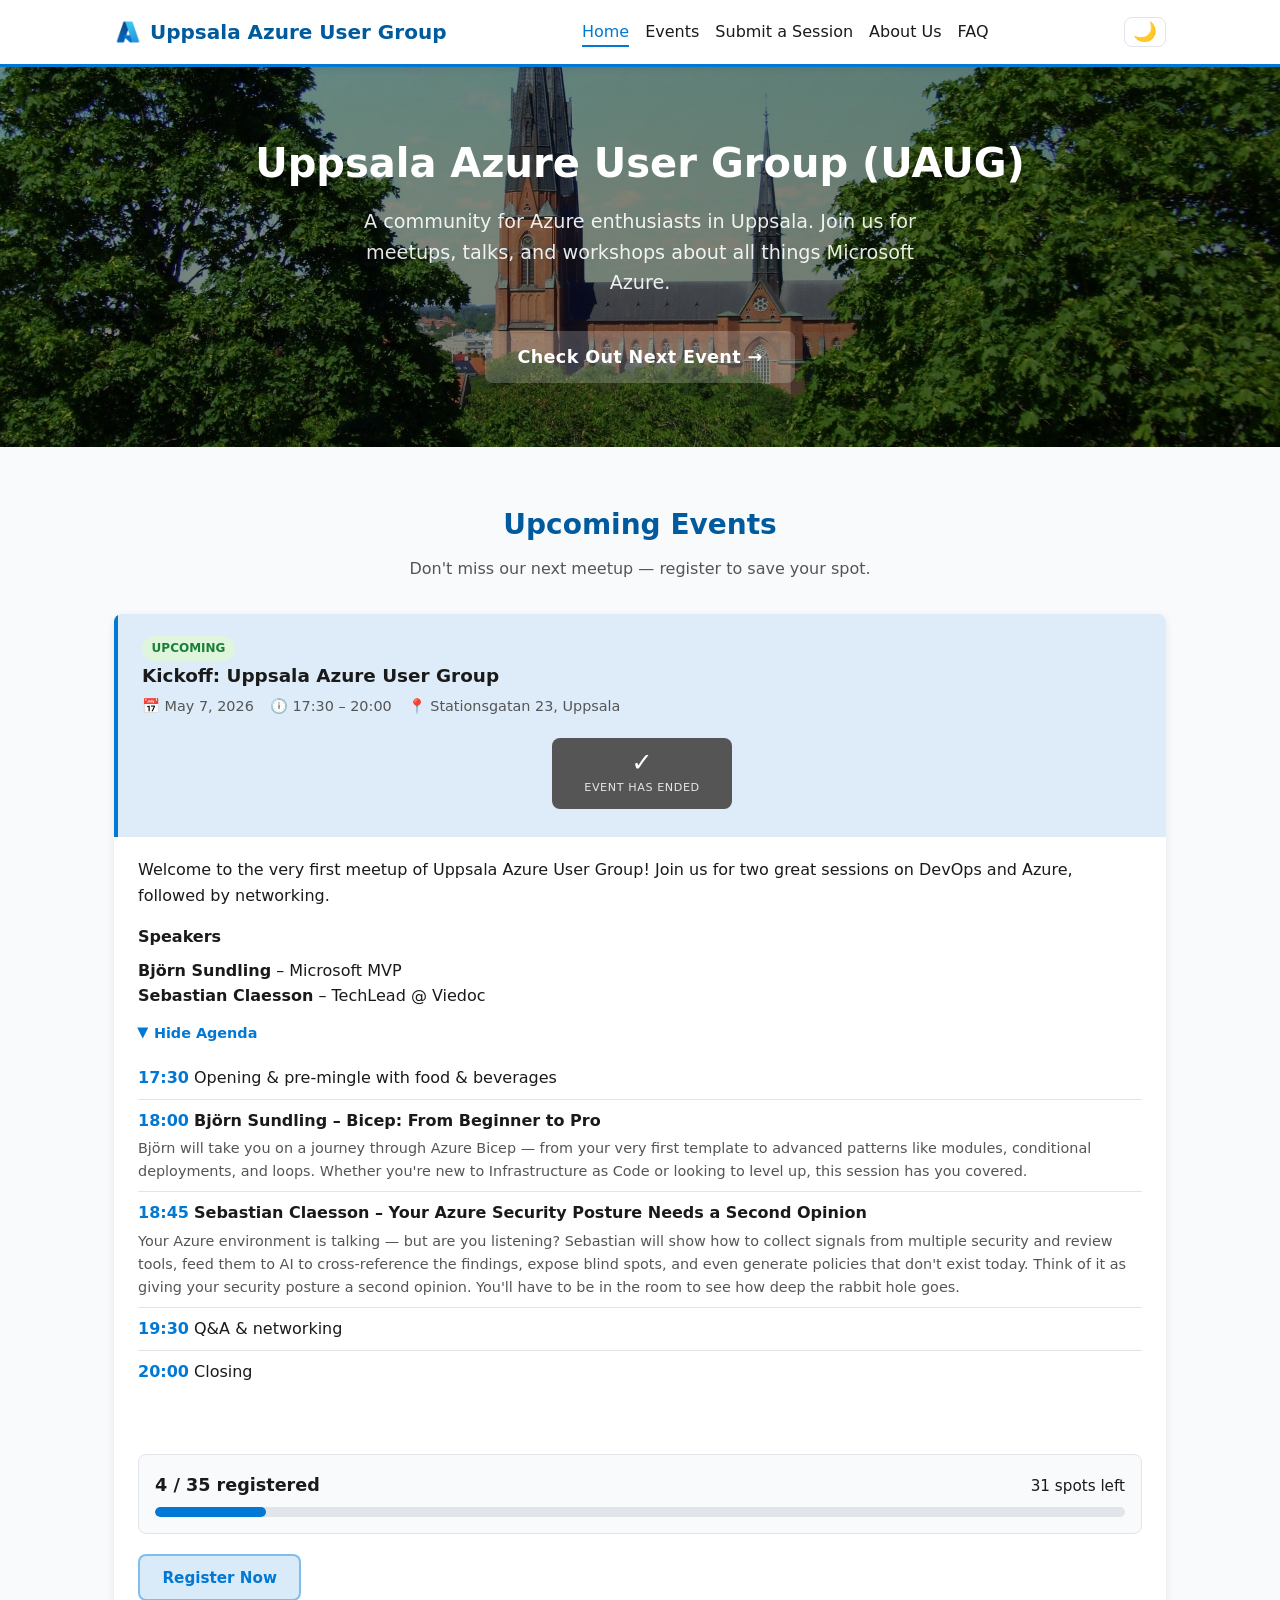
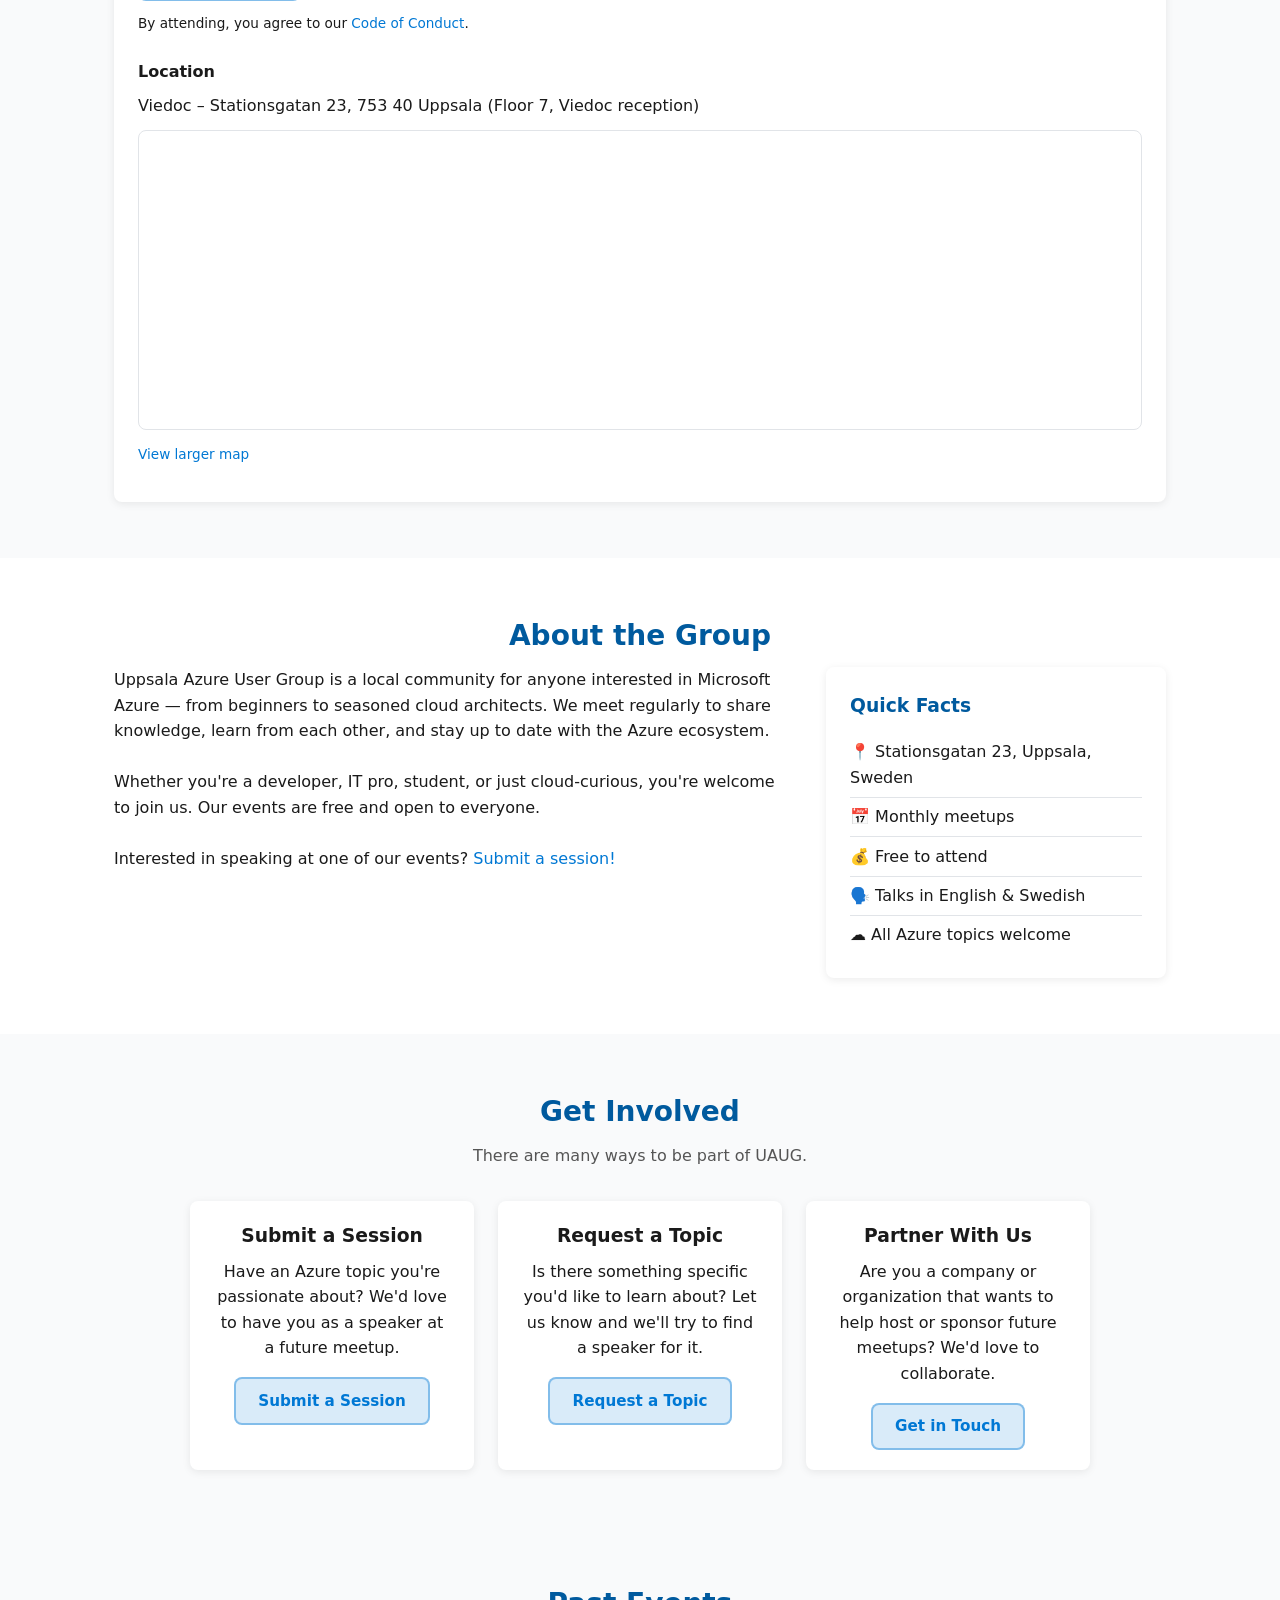
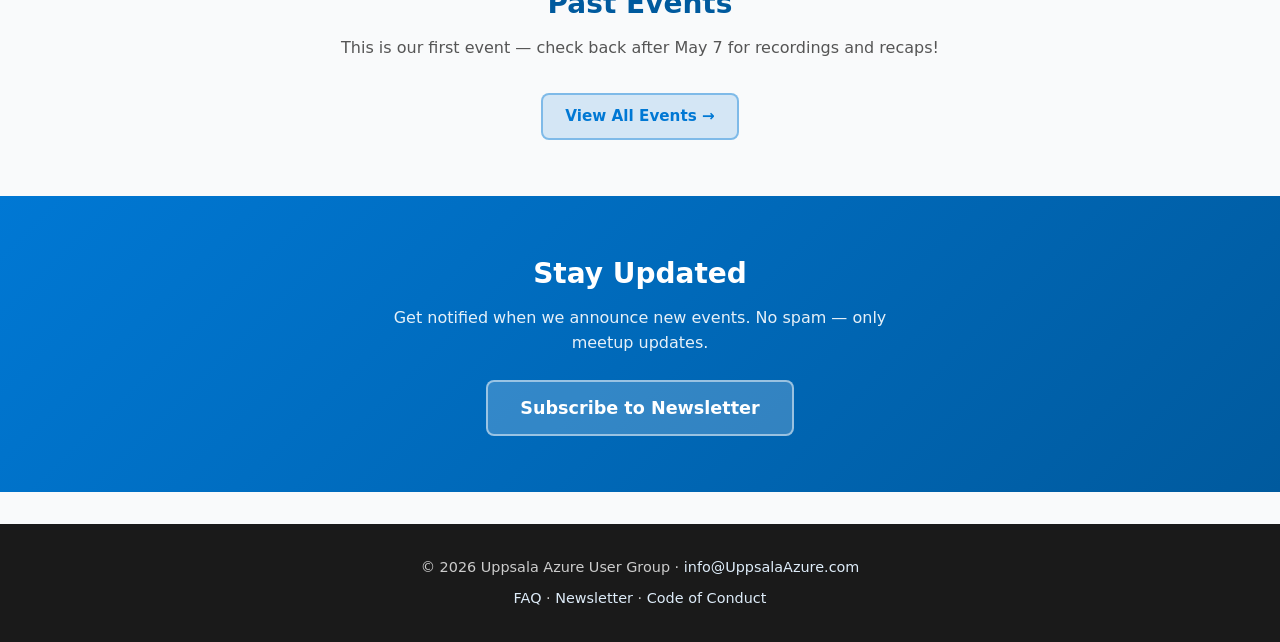
==== index.html @ 1d283268 "Update session description and add presentation material Make Sebastian's session description vaguer" ====
<!DOCTYPE html>
<html lang="en">
<head>
  <!-- Google tag (gtag.js) -->
  <script async src="https://www.googletagmanager.com/gtag/js?id=G-G1XQ7GH321"></script>
  <script>
    window.dataLayer = window.dataLayer || [];
    function gtag(){dataLayer.push(arguments);}
    gtag('js', new Date());
    gtag('config', 'G-G1XQ7GH321');
  </script>
  <meta charset="UTF-8" />
  <meta name="viewport" content="width=device-width, initial-scale=1.0" />
  <title>Uppsala Azure User Group</title>
  <meta name="description" content="Uppsala Azure User Group – community meetups, talks, and workshops about Microsoft Azure in Uppsala, Sweden." />
  <meta name="keywords" content="Uppsala Azure User Group, UAUG, Microsoft Azure, cloud computing, meetups, Uppsala, Sweden, Azure community, workshops, tech events" />
  <link rel="canonical" href="https://uppsalaazure.com/index.html" />

  <!-- Open Graph -->
  <meta property="og:title" content="Uppsala Azure User Group" />
  <meta property="og:description" content="A community for Azure enthusiasts in Uppsala, Sweden. Join us for meetups, talks, and workshops about Microsoft Azure and cloud technologies." />
  <meta property="og:type" content="website" />
  <meta property="og:url" content="https://uppsalaazure.com/index.html" />
  <meta property="og:image" content="https://uppsalaazure.com/images/luboshouska-uppsala-434006_1920.jpg" />
  <meta property="og:site_name" content="Uppsala Azure User Group" />
  <meta property="og:locale" content="en_US" />

  <!-- Twitter Card -->
  <meta name="twitter:card" content="summary_large_image" />
  <meta name="twitter:title" content="Uppsala Azure User Group" />
  <meta name="twitter:description" content="A community for Azure enthusiasts in Uppsala, Sweden. Join us for meetups, talks, and workshops about Microsoft Azure and cloud technologies." />
  <meta name="twitter:image" content="https://uppsalaazure.com/images/luboshouska-uppsala-434006_1920.jpg" />

  <!-- Structured Data -->
  <script type="application/ld+json">
  {
    "@context": "https://schema.org",
    "@type": "Organization",
    "name": "Uppsala Azure User Group",
    "alternateName": "UAUG",
    "url": "https://uppsalaazure.com/",
    "logo": "https://uppsalaazure.com/images/Azure.png",
    "description": "A community for Azure enthusiasts in Uppsala, Sweden. Meetups, talks, and workshops about Microsoft Azure and cloud technologies.",
    "address": {
      "@type": "PostalAddress",
      "addressLocality": "Uppsala",
      "addressCountry": "SE"
    },
    "sameAs": []
  }
  </script>

  <link rel="icon" type="image/png" href="images/Azure.png" />
  <link rel="stylesheet" href="css/style.css?v=2" />
</head>
<body>

  <!-- Header -->
  <header class="site-header">
    <div class="container">
      <a href="index.html" class="logo">
        <img src="images/Azure.png" alt="Azure logo" />
        Uppsala Azure User Group
      </a>
      <button class="nav-toggle" aria-label="Toggle navigation">
        <span></span><span></span><span></span>
      </button>
      <ul class="nav-links">
        <li><a href="index.html">Home</a></li>
        <li><a href="events.html">Events</a></li>
        <li><a href="submit-session.html">Submit a Session</a></li>
        <li><a href="about.html">About Us</a></li>
        <li><a href="faq.html">FAQ</a></li>
      </ul>
      <button class="theme-toggle" aria-label="Toggle dark mode"></button>
    </div>
  </header>

  <!-- Hero -->
  <section class="hero">
    <div class="container">
      <h1>Uppsala Azure User Group (UAUG)</h1>
      <p>A community for Azure enthusiasts in Uppsala. Join us for meetups, talks, and workshops about all things Microsoft Azure.</p>
      <a href="events.html#upcoming" class="btn btn-hero">Check Out Next Event →</a>
    </div>
  </section>

  <!-- Upcoming Events -->
  <section class="section">
    <div class="container">
      <h2 class="section-title">Upcoming Events</h2>
      <p class="section-subtitle">Don't miss our next meetup — register to save your spot.</p>

      <div class="event-grid">

        <div class="event-card" data-status="upcoming">
          <div class="event-card-header">
            <span class="badge badge-upcoming">Upcoming</span>
            <h3>Kickoff: Uppsala Azure User Group</h3>
            <div class="event-meta">
              <span>📅 May 7, 2026</span>
              <span>🕕 17:30 – 20:00</span>
              <span>📍 Stationsgatan 23, Uppsala</span>
            </div>
            <div class="countdown" data-event-date="2026-05-07T15:30:00Z">
              <div class="countdown-item"><span class="countdown-number" id="cd-days">--</span><span class="countdown-label">Days</span></div>
              <div class="countdown-item"><span class="countdown-number" id="cd-hours">--</span><span class="countdown-label">Hours</span></div>
              <div class="countdown-item"><span class="countdown-number" id="cd-mins">--</span><span class="countdown-label">Minutes</span></div>
              <div class="countdown-item"><span class="countdown-number" id="cd-secs">--</span><span class="countdown-label">Seconds</span></div>
            </div>
          </div>
          <div class="event-card-body">
            <p>Welcome to the very first meetup of Uppsala Azure User Group! Join us for two great sessions on DevOps and Azure, followed by networking.</p>

            <h4 style="margin: 1rem 0 0.5rem;">Speakers</h4>
            <ul style="list-style: none; margin-bottom: 1rem;">
              <li><strong>Björn Sundling</strong> – Microsoft MVP</li>
              <li><strong>Sebastian Claesson</strong> – TechLead @ Viedoc</li>
            </ul>

            <button class="agenda-toggle open"><span class="arrow">▶</span> Hide Agenda</button>
            <div class="agenda-content open">
              <ul class="agenda">
                <li><span class="agenda-time">17:30</span> Opening &amp; pre-mingle with food &amp; beverages</li>
                <li>
                  <div><span class="agenda-time">18:00</span> <strong>Björn Sundling – Bicep: From Beginner to Pro</strong></div>
                  <p style="color: var(--text-light); margin: 0.25rem 0 0 0; font-size: 0.9rem;">Björn will take you on a journey through Azure Bicep — from your very first template to advanced patterns like modules, conditional deployments, and loops. Whether you're new to Infrastructure as Code or looking to level up, this session has you covered.</p>
                </li>
                <li>
                  <div><span class="agenda-time">18:45</span> <strong>Sebastian Claesson – Your Azure Security Posture Needs a Second Opinion</strong></div>
                  <p style="color: var(--text-light); margin: 0.25rem 0 0 0; font-size: 0.9rem;">Your Azure environment is talking — but are you listening? Sebastian will show how to collect signals from multiple security and review tools, feed them to AI to cross-reference the findings, expose blind spots, and even generate policies that don't exist today. Think of it as giving your security posture a second opinion. You'll have to be in the room to see how deep the rabbit hole goes.</p>
                </li>
                <li><span class="agenda-time">19:30</span> Q&amp;A &amp; networking</li>
                <li><span class="agenda-time">20:00</span> Closing</li>
              </ul>
            </div>
            <br />
            <!-- Registration counter: update data-registered when checking Tally -->
            <div class="reg-counter" data-registered="4" data-capacity="35">
              <div class="reg-counter-label">
                <strong><span class="reg-count">0</span> / 35 registered</strong>
                <span class="reg-spots">35 spots left</span>
              </div>
              <div class="reg-counter-bar">
                <div class="reg-counter-fill" style="width: 0%;"></div>
              </div>
            </div>

            <a href="events.html#register" class="btn btn-primary">Register Now</a>
            <p style="font-size: 0.85rem; margin-top: 0.75rem;">By attending, you agree to our <a href="about.html#code-of-conduct">Code of Conduct</a>.</p>

            <h4 style="margin: 1.5rem 0 0.5rem;">Location</h4>
            <p style="margin-bottom: 0.75rem;">Viedoc – Stationsgatan 23, 753 40 Uppsala (Floor 7, Viedoc reception)</p>
            <iframe
              src="https://www.google.com/maps/embed?pb=!1m18!1m12!1m3!1d2001.5!2d17.6525!3d59.8562!2m3!1f0!2f0!3f0!3m2!1i1024!2i768!4f13.1!3m3!1m2!1s0x465fcbf0e8b6e3d3%3A0x0!2sStationsgatan%2023%2C%20753%2040%20Uppsala!5e0!3m2!1ssv!2sse!4v1"
              width="100%"
              height="300"
              allowfullscreen=""
              style="border: 1px solid var(--border); border-radius: var(--radius);"
              loading="lazy"
              referrerpolicy="no-referrer-when-downgrade"
              title="Event location – Stationsgatan 23, Uppsala"
            ></iframe>
            <p style="font-size: 0.85rem; margin-top: 0.4rem;"><a href="https://www.google.com/maps/search/Stationsgatan+23,+753+40+Uppsala" target="_blank" rel="noopener">View larger map</a></p>
          </div>
        </div>

      </div>
    </div>
  </section>

  <!-- About -->
  <section class="section" style="background: var(--white);">
    <div class="container">
      <h2 class="section-title">About the Group</h2>
      <div class="about-content">
        <div>
          <p>Uppsala Azure User Group is a local community for anyone interested in Microsoft Azure — from beginners to seasoned cloud architects. We meet regularly to share knowledge, learn from each other, and stay up to date with the Azure ecosystem.</p>
          <br />
          <p>Whether you're a developer, IT pro, student, or just cloud-curious, you're welcome to join us. Our events are free and open to everyone.</p>
          <br />
          <p>Interested in speaking at one of our events? <a href="submit-session.html">Submit a session!</a></p>
        </div>
        <div class="about-sidebar">
          <h3>Quick Facts</h3>
          <ul>
            <li>📍 Stationsgatan 23, Uppsala, Sweden</li>
            <li>📅 Monthly meetups</li>
            <li>💰 Free to attend</li>
            <li>🗣️ Talks in English &amp; Swedish</li>
            <li>☁️ All Azure topics welcome</li>
          </ul>
        </div>
      </div>
    </div>
  </section>

  <!-- Get Involved -->
  <section class="section">
    <div class="container">
      <h2 class="section-title">Get Involved</h2>
      <p class="section-subtitle">There are many ways to be part of UAUG.</p>
      <div class="event-grid" style="grid-template-columns: repeat(auto-fit, minmax(280px, 1fr)); max-width: 900px; margin: 0 auto;">
        <div class="event-card">
          <div class="event-card-body" style="text-align: center;">
            <h3 style="margin-bottom: 0.5rem;">Submit a Session</h3>
            <p>Have an Azure topic you're passionate about? We'd love to have you as a speaker at a future meetup.</p>
            <a href="submit-session.html" class="btn btn-outline-blue">Submit a Session</a>
          </div>
        </div>
        <div class="event-card">
          <div class="event-card-body" style="text-align: center;">
            <h3 style="margin-bottom: 0.5rem;">Request a Topic</h3>
            <p>Is there something specific you'd like to learn about? Let us know and we'll try to find a speaker for it.</p>
            <a href="mailto:info@UppsalaAzure.com?subject=Topic%20Request" class="btn btn-outline-blue">Request a Topic</a>
          </div>
        </div>
        <div class="event-card">
          <div class="event-card-body" style="text-align: center;">
            <h3 style="margin-bottom: 0.5rem;">Partner With Us</h3>
            <p>Are you a company or organization that wants to help host or sponsor future meetups? We'd love to collaborate.</p>
            <a href="mailto:info@UppsalaAzure.com?subject=Partnership%20Inquiry" class="btn btn-outline-blue">Get in Touch</a>
          </div>
        </div>
      </div>
    </div>
  </section>

  <!-- All Events link -->
  <section class="section">
    <div class="container" style="text-align: center;">
      <h2 class="section-title">Past Events</h2>
      <p class="section-subtitle">This is our first event — check back after May 7 for recordings and recaps!</p>
      <a href="events.html" class="btn btn-outline-blue">View All Events →</a>
    </div>
  </section>

  <!-- Newsletter CTA -->
  <section class="section newsletter-cta">
    <div class="container" style="text-align: center; max-width: 600px;">
      <h2 class="section-title" style="color: #ffffff;">Stay Updated</h2>
      <p style="color: rgba(255,255,255,0.9); margin-bottom: 1.5rem;">Get notified when we announce new events. No spam — only meetup updates.</p>
      <a href="newsletter.html" class="btn btn-outline" style="font-size: 1.1rem; padding: 0.75rem 2rem;">Subscribe to Newsletter</a>
    </div>
  </section>

  <!-- Footer -->
  <footer class="site-footer">
    <div class="container">
      <p>© 2026 Uppsala Azure User Group · <a href="mailto:info@UppsalaAzure.com">info@UppsalaAzure.com</a></p>
      <p style="margin-top: 0.5rem;"><a href="faq.html">FAQ</a> · <a href="newsletter.html">Newsletter</a> · <a href="about.html#code-of-conduct">Code of Conduct</a></p>
    </div>
  </footer>

  <script src="js/main.js?v=2"></script>
</body>
</html>
---- css/style.css ----
/* === Reset & Base === */
*,
*::before,
*::after {
  box-sizing: border-box;
  margin: 0;
  padding: 0;
}

:root {
  --azure-blue: #0078d4;
  --azure-dark: #005a9e;
  --azure-light: #deecf9;
  --text: #1a1a1a;
  --text-light: #555;
  --bg: #f9fafb;
  --white: #ffffff;
  --border: #e1e4e8;
  --radius: 8px;
  --shadow: 0 2px 8px rgba(0, 0, 0, 0.08);
  --shadow-lg: 0 4px 16px rgba(0, 0, 0, 0.12);
}

/* === Dark theme variables === */
@media (prefers-color-scheme: dark) {
  :root:not([data-theme="light"]) {
    --azure-blue: #4dabf5;
    --azure-dark: #6dc0ff;
    --azure-light: #1a2d42;
    --text: #e4e4e4;
    --text-light: #aaa;
    --bg: #121212;
    --white: #1e1e1e;
    --border: #333;
    --shadow: 0 2px 8px rgba(0, 0, 0, 0.3);
    --shadow-lg: 0 4px 16px rgba(0, 0, 0, 0.4);
  }
}

[data-theme="dark"] {
  --azure-blue: #4dabf5;
  --azure-dark: #6dc0ff;
  --azure-light: #1a2d42;
  --text: #e4e4e4;
  --text-light: #aaa;
  --bg: #121212;
  --white: #1e1e1e;
  --border: #333;
  --shadow: 0 2px 8px rgba(0, 0, 0, 0.3);
  --shadow-lg: 0 4px 16px rgba(0, 0, 0, 0.4);
}

/* === Dark theme overrides for components === */
@media (prefers-color-scheme: dark) {
  :root:not([data-theme="light"]) .badge-upcoming { background: #1a3a1a; color: #4ade80; }
  :root:not([data-theme="light"]) .badge-past { background: #2a2a2a; color: #999; }
  :root:not([data-theme="light"]) .site-footer { background: #1e1e1e; color: #ddd; }
  :root:not([data-theme="light"]) .site-footer a { color: #4dabf5; }
  :root:not([data-theme="light"]) .btn-outline-blue { color: #4dabf5; border-color: #4dabf5; }
  :root:not([data-theme="light"]) .btn-outline-blue:hover { background: rgba(77, 171, 245, 0.1); }
  :root:not([data-theme="light"]) .section-title { color: #ffffff; }
  :root:not([data-theme="light"]) .about-sidebar h3 { color: #ffffff; }
  :root:not([data-theme="light"]) iframe[data-tally-src] { filter: invert(0.88) hue-rotate(180deg); }
  :root:not([data-theme="light"]) .hero { background: linear-gradient(135deg, rgba(0, 0, 0, 0.55), rgba(0, 0, 0, 0.65)), url("../images/luboshouska-uppsala-434006_1920.jpg") center center / cover no-repeat scroll; }
  :root:not([data-theme="light"]) .hero h1,
  :root:not([data-theme="light"]) .hero p { text-shadow: 0 2px 8px rgba(0, 0, 0, 0.7); }
  :root:not([data-theme="light"]) .hero { color: #ffffff; }
  :root:not([data-theme="light"]) .hero .btn-outline { color: #ffffff; border-color: #ffffff; }
  :root:not([data-theme="light"]) .filter-tab { background: #2a2a2a; border-color: #444; color: #e4e4e4; }
  :root:not([data-theme="light"]) .filter-tab:hover { border-color: #4dabf5; color: #4dabf5; }
  :root:not([data-theme="light"]) .filter-tab.active { background: #4dabf5; color: #ffffff; border-color: #4dabf5; }
  :root:not([data-theme="light"]) .signup-section { background: #252525; border: 1px solid #333; }
  :root:not([data-theme="light"]) .signup-section h3 { color: #ffffff; }
  :root:not([data-theme="light"]) .newsletter-cta { background: linear-gradient(135deg, #1a6bc4, #004080); }
  :root:not([data-theme="light"]) .newsletter-cta .section-title { color: #ffffff; }
  :root:not([data-theme="light"]) .faq-question { color: #e4e4e4; }
  :root:not([data-theme="light"]) .faq-item { border-color: #333; }
  :root:not([data-theme="light"]) .btn-primary { background: #1a6bc4; color: #ffffff; }
  :root:not([data-theme="light"]) .btn-primary:hover { background: #1558a8; }
  :root:not([data-theme="light"]) .reg-counter { background: #1a1a1a; border-color: #333; }
  :root:not([data-theme="light"]) .event-card-header { background: #1a2d42; }
  :root:not([data-theme="light"]) .event-card-header h3 { color: #ffffff; }
}

[data-theme="dark"] .badge-upcoming { background: #1a3a1a; color: #4ade80; }
[data-theme="dark"] .badge-past { background: #2a2a2a; color: #999; }
[data-theme="dark"] .site-footer { background: #1e1e1e; color: #ddd; }
[data-theme="dark"] .site-footer a { color: #4dabf5; }
[data-theme="dark"] .btn-outline-blue { color: #4dabf5; border-color: #4dabf5; }
[data-theme="dark"] .btn-outline-blue:hover { background: rgba(77, 171, 245, 0.1); }
[data-theme="dark"] .section-title { color: #ffffff; }
[data-theme="dark"] .about-sidebar h3 { color: #ffffff; }
[data-theme="dark"] iframe[data-tally-src] { filter: invert(0.88) hue-rotate(180deg); }
[data-theme="dark"] .hero { background: linear-gradient(135deg, rgba(0, 0, 0, 0.55), rgba(0, 0, 0, 0.65)), url("../images/luboshouska-uppsala-434006_1920.jpg") center center / cover no-repeat scroll; }
[data-theme="dark"] .hero h1,
[data-theme="dark"] .hero p { text-shadow: 0 2px 8px rgba(0, 0, 0, 0.7); }
[data-theme="dark"] .hero { color: #ffffff; }
[data-theme="dark"] .hero .btn-outline { color: #ffffff; border-color: #ffffff; }
[data-theme="dark"] .filter-tab { background: #2a2a2a; border-color: #444; color: #e4e4e4; }
[data-theme="dark"] .filter-tab:hover { border-color: #4dabf5; color: #4dabf5; }
[data-theme="dark"] .filter-tab.active { background: #4dabf5; color: #ffffff; border-color: #4dabf5; }
[data-theme="dark"] .signup-section { background: #252525; border: 1px solid #333; }
[data-theme="dark"] .signup-section h3 { color: #ffffff; }
[data-theme="dark"] .newsletter-cta { background: linear-gradient(135deg, #1a6bc4, #004080); }
[data-theme="dark"] .newsletter-cta .section-title { color: #ffffff; }
[data-theme="dark"] .faq-question { color: #e4e4e4; }
[data-theme="dark"] .faq-item { border-color: #333; }
[data-theme="dark"] .btn-primary { background: #1a6bc4; color: #ffffff; }
[data-theme="dark"] .btn-primary:hover { background: #1558a8; }
[data-theme="dark"] .reg-counter { background: #1a1a1a; border-color: #333; }
[data-theme="dark"] .event-card-header { background: #1a2d42; }
[data-theme="dark"] .event-card-header h3 { color: #ffffff; }

/* === Theme toggle button === */
.theme-toggle {
  background: none;
  border: 1px solid var(--border);
  border-radius: var(--radius);
  cursor: pointer;
  font-size: 1.2rem;
  padding: 0.3rem 0.5rem;
  line-height: 1;
  transition: border-color 0.2s;
  color: var(--text);
}

.theme-toggle:hover {
  border-color: var(--azure-blue);
}

html {
  scroll-behavior: smooth;
}

body {
  font-family: "Segoe UI", system-ui, -apple-system, sans-serif;
  color: var(--text);
  background: var(--bg);
  line-height: 1.6;
}

a {
  color: var(--azure-blue);
  text-decoration: none;
}

a:hover {
  text-decoration: underline;
}

img {
  max-width: 100%;
}

/* === Layout === */
.container {
  max-width: 1100px;
  margin: 0 auto;
  padding: 0 1.5rem;
}

/* === Header / Nav === */
.site-header {
  background: var(--white);
  border-bottom: 3px solid var(--azure-blue);
  position: sticky;
  top: 0;
  z-index: 100;
  box-shadow: var(--shadow);
}

.site-header .container {
  display: flex;
  align-items: center;
  justify-content: space-between;
  min-height: 64px;
  padding-top: 0.5rem;
  padding-bottom: 0.5rem;
}

.logo {
  font-size: 1.25rem;
  font-weight: 700;
  color: var(--azure-dark);
  display: flex;
  align-items: center;
  gap: 0.5rem;
}

.logo img {
  width: 28px;
  height: 28px;
  object-fit: contain;
}

.nav-links {
  display: flex;
  gap: 1rem;
  list-style: none;
  flex-wrap: wrap;
}

.nav-links li {
  white-space: nowrap;
}

.nav-links a {
  color: var(--text);
  font-weight: 500;
  padding: 0.25rem 0;
  border-bottom: 2px solid transparent;
  transition: border-color 0.2s;
}

.nav-links a:hover,
.nav-links a.active {
  color: var(--azure-blue);
  border-bottom-color: var(--azure-blue);
  text-decoration: none;
}

.nav-toggle {
  display: none;
  background: none;
  border: none;
  cursor: pointer;
  padding: 0.5rem;
}

.nav-toggle span {
  display: block;
  width: 24px;
  height: 2px;
  background: var(--text);
  margin: 5px 0;
  transition: 0.3s;
}

/* === Hero === */
.hero {
  background:
    linear-gradient(135deg, rgba(0, 0, 0, 0.45), rgba(0, 0, 0, 0.55)),
    url("../images/luboshouska-uppsala-434006_1920.jpg") center center / cover no-repeat scroll;
  color: #ffffff;
  padding: 4rem 0;
  text-align: center;
}

.hero h1 {
  font-size: 2.5rem;
  margin-bottom: 0.75rem;
}

.hero p {
  font-size: 1.2rem;
  opacity: 0.9;
  max-width: 600px;
  margin: 0 auto 2rem;
}

.hero .btn {
  font-size: 1.1rem;
  padding: 0.75rem 2rem;
}

.btn-hero {
  display: inline-block;
  padding: 1rem 2.5rem;
  font-size: 1.15rem;
  font-weight: 700;
  letter-spacing: 0.02em;
  color: #ffffff;
  background: rgba(255, 255, 255, 0.2);
  border: 2px solid rgba(255, 255, 255, 0.5);
  border-radius: 50px;
  text-decoration: none;
  transition: all 0.3s ease;
}

.btn-hero:hover {
  background: rgba(255, 255, 255, 0.35);
  transform: translateY(-2px) scale(1.03);
  text-decoration: none;
}

.btn-hero:active {
  transform: translateY(0) scale(1);
}

/* === Buttons === */
.btn {
  display: inline-block;
  padding: 0.6rem 1.4rem;
  border-radius: var(--radius);
  font-weight: 600;
  font-size: 0.95rem;
  cursor: pointer;
  border: none;
  transition: background 0.2s, transform 0.1s;
}

.btn:hover {
  text-decoration: none;
  transform: translateY(-1px);
}

.btn-primary {
  background: rgba(0, 120, 212, 0.15);
  color: var(--azure-blue);
  border: 2px solid rgba(0, 120, 212, 0.4);
}

.btn-primary:hover {
  background: rgba(0, 120, 212, 0.25);
}

.btn-outline {
  background: rgba(255, 255, 255, 0.2);
  color: #ffffff;
  border: 2px solid rgba(255, 255, 255, 0.5);
}

.btn-outline:hover {
  background: rgba(255, 255, 255, 0.3);
}

.btn-outline-blue {
  background: rgba(0, 120, 212, 0.15);
  color: var(--azure-blue);
  border: 2px solid rgba(0, 120, 212, 0.4);
}

.btn-outline-blue:hover {
  background: var(--azure-light);
}

/* === Sections === */
.section {
  padding: 3.5rem 0;
}

.section-title {
  font-size: 1.75rem;
  margin-bottom: 0.5rem;
  color: var(--azure-dark);
  text-align: center;
}

.section-subtitle {
  color: var(--text-light);
  margin-bottom: 2rem;
  text-align: center;
}

/* === Event Cards === */
.event-grid {
  display: grid;
  gap: 1.5rem;
}

.event-card {
  background: var(--white);
  border-radius: var(--radius);
  box-shadow: var(--shadow);
  overflow: hidden;
  transition: box-shadow 0.2s, transform 0.2s;
}

.event-card:hover {
  box-shadow: var(--shadow-lg);
  transform: translateY(-2px);
}

.event-card-header {
  background: var(--azure-light);
  padding: 1.25rem 1.5rem;
  border-left: 4px solid var(--azure-blue);
}

.event-card-header h3 {
  font-size: 1.15rem;
  margin-bottom: 0.25rem;
}

.event-meta {
  display: flex;
  flex-wrap: wrap;
  gap: 1rem;
  font-size: 0.9rem;
  color: var(--text-light);
}

.event-meta span {
  display: flex;
  align-items: center;
  gap: 0.3rem;
  white-space: nowrap;
}

.event-card-body {
  padding: 1.25rem 1.5rem;
}

.event-card-body p {
  margin-bottom: 1rem;
}

/* === Countdown timer === */
.countdown {
  display: flex;
  justify-content: center;
  gap: 1rem;
  margin: 1.25rem 0 0.5rem;
}

.countdown-item {
  display: flex;
  flex-direction: column;
  align-items: center;
  background: var(--azure-blue);
  color: #fff;
  border-radius: var(--radius);
  padding: 0.75rem 1rem;
  min-width: 70px;
}

.countdown-number {
  font-size: 1.6rem;
  font-weight: 700;
  line-height: 1;
}

.countdown-label {
  font-size: 0.7rem;
  text-transform: uppercase;
  letter-spacing: 0.05em;
  margin-top: 0.25rem;
  opacity: 0.85;
}

.countdown.event-live .countdown-item {
  background: #2e7d32;
}

.countdown.event-passed .countdown-item {
  background: var(--text-light);
}

@media (max-width: 480px) {
  .countdown { gap: 0.5rem; }
  .countdown-item { min-width: 55px; padding: 0.5rem 0.6rem; }
  .countdown-number { font-size: 1.2rem; }
}

/* === Registration counter === */
.reg-counter {
  margin: 1.25rem 0;
  padding: 1rem;
  background: var(--bg);
  border-radius: var(--radius);
  border: 1px solid var(--border);
}

.reg-counter-label {
  display: flex;
  justify-content: space-between;
  align-items: baseline;
  margin-bottom: 0.5rem;
  font-size: 0.95rem;
}

.reg-counter-label strong {
  font-size: 1.1rem;
}

.reg-counter-bar {
  height: 10px;
  background: var(--border);
  border-radius: 999px;
  overflow: hidden;
}

.reg-counter-fill {
  height: 100%;
  background: var(--azure-blue);
  border-radius: 999px;
  transition: width 0.4s ease;
}

.reg-counter-fill.almost-full {
  background: #e8912d;
}

.reg-counter-fill.full {
  background: #d32f2f;
}

/* === FAQ === */
.faq-item {
  border-bottom: 1px solid var(--border);
}

.faq-question {
  width: 100%;
  text-align: left;
  background: none;
  border: none;
  padding: 1.25rem 0;
  font-size: 1.05rem;
  font-weight: 600;
  font-family: inherit;
  color: var(--text);
  cursor: pointer;
  display: flex;
  justify-content: space-between;
  align-items: center;
  gap: 1rem;
}

.faq-question::after {
  content: "+";
  font-size: 1.4rem;
  font-weight: 400;
  color: var(--azure-blue);
  flex-shrink: 0;
  transition: transform 0.2s;
}

.faq-question.open::after {
  content: "−";
}

.faq-question:hover {
  color: var(--azure-blue);
}

.faq-answer {
  display: none;
  padding: 0 0 1.25rem;
  color: var(--text-light);
  line-height: 1.7;
}

.faq-answer.open {
  display: block;
}

/* === Slides & Recordings === */
.resources {
  display: flex;
  gap: 0.5rem;
  flex-wrap: wrap;
  margin-top: 1rem;
}

.resources a {
  display: inline-flex;
  align-items: center;
  gap: 0.3rem;
}

/* === Agenda === */
.agenda {
  list-style: none;
  margin: 1rem 0;
}

.agenda li {
  padding: 0.5rem 0;
  border-bottom: 1px solid var(--border);
}

.agenda li:last-child {
  border-bottom: none;
}

.agenda-time {
  font-weight: 600;
  color: var(--azure-blue);
  min-width: 90px;
  flex-shrink: 0;
}

/* === Upcoming badge === */
.badge {
  display: inline-block;
  padding: 0.2rem 0.6rem;
  border-radius: 999px;
  font-size: 0.75rem;
  font-weight: 600;
  text-transform: uppercase;
}

.badge-upcoming {
  background: #dff6dd;
  color: #1a7f37;
}

.badge-past {
  background: #eee;
  color: #666;
}

/* === Sign-up Form === */
.signup-section {
  background: var(--white);
  border-radius: var(--radius);
  box-shadow: var(--shadow);
  padding: 2rem;
  max-width: 600px;
  margin: 0 auto;
}

.form-group {
  margin-bottom: 1.25rem;
}

.form-group label {
  display: block;
  font-weight: 600;
  margin-bottom: 0.4rem;
  font-size: 0.95rem;
}

.form-group input,
.form-group select,
.form-group textarea {
  width: 100%;
  padding: 0.6rem 0.75rem;
  border: 1px solid var(--border);
  border-radius: var(--radius);
  font-size: 1rem;
  font-family: inherit;
  transition: border-color 0.2s;
}

.form-group input:focus,
.form-group select:focus,
.form-group textarea:focus {
  outline: none;
  border-color: var(--azure-blue);
  box-shadow: 0 0 0 3px rgba(0, 120, 212, 0.15);
}

/* === About section === */
.about-content {
  display: grid;
  grid-template-columns: 2fr 1fr;
  gap: 2rem;
  align-items: start;
}

.about-sidebar {
  background: var(--white);
  border-radius: var(--radius);
  padding: 1.5rem;
  box-shadow: var(--shadow);
}

.about-sidebar h3 {
  margin-bottom: 0.75rem;
  color: var(--azure-dark);
}

.about-sidebar ul {
  list-style: none;
}

.about-sidebar li {
  padding: 0.4rem 0;
  border-bottom: 1px solid var(--border);
}

.about-sidebar li:last-child {
  border-bottom: none;
}

/* === Footer === */
.site-footer {
  background: var(--text);
  color: #ccc;
  padding: 2rem 0;
  text-align: center;
  font-size: 0.9rem;
  margin-top: 2rem;
}

.site-footer a {
  color: var(--azure-light);
}

/* === Filter tabs === */
.filter-tabs {
  display: flex;
  gap: 0.5rem;
  margin-bottom: 2rem;
  flex-wrap: wrap;
}

.filter-tab {
  padding: 0.4rem 1rem;
  border-radius: 999px;
  border: 1px solid var(--border);
  background: var(--white);
  cursor: pointer;
  font-size: 0.9rem;
  font-family: inherit;
  transition: all 0.2s;
}

.filter-tab:hover {
  border-color: var(--azure-blue);
  color: var(--azure-blue);
}

.filter-tab.active {
  background: var(--azure-blue);
  color: var(--white);
  border-color: var(--azure-blue);
}

/* === Collapsible agenda === */
.agenda-toggle {
  background: none;
  border: none;
  color: var(--azure-blue);
  font-weight: 600;
  cursor: pointer;
  font-size: 0.9rem;
  font-family: inherit;
  padding: 0;
  display: flex;
  align-items: center;
  gap: 0.3rem;
}

.agenda-toggle:hover {
  text-decoration: underline;
}

.agenda-toggle .arrow {
  transition: transform 0.2s;
  display: inline-block;
}

.agenda-toggle.open .arrow {
  transform: rotate(90deg);
}

.agenda-content {
  display: none;
}

.agenda-content.open {
  display: block;
}

/* === Newsletter CTA === */
.newsletter-cta {
  background: linear-gradient(135deg, var(--azure-blue), #005a9e);
  color: #ffffff;
}

/* === Responsive === */
@media (max-width: 900px) {
  .logo {
    font-size: 0.95rem;
  }

  .hero h1 {
    font-size: 1.75rem;
  }

  .hero p {
    font-size: 1rem;
  }

  .about-content {
    grid-template-columns: 1fr;
  }

  .nav-toggle {
    display: block;
  }

  .nav-links {
    display: none;
    position: absolute;
    top: 64px;
    left: 0;
    right: 0;
    background: var(--white);
    flex-direction: column;
    padding: 1rem 1.5rem;
    border-bottom: 1px solid var(--border);
    box-shadow: var(--shadow);
  }

  .nav-links.open {
    display: flex;
  }
}
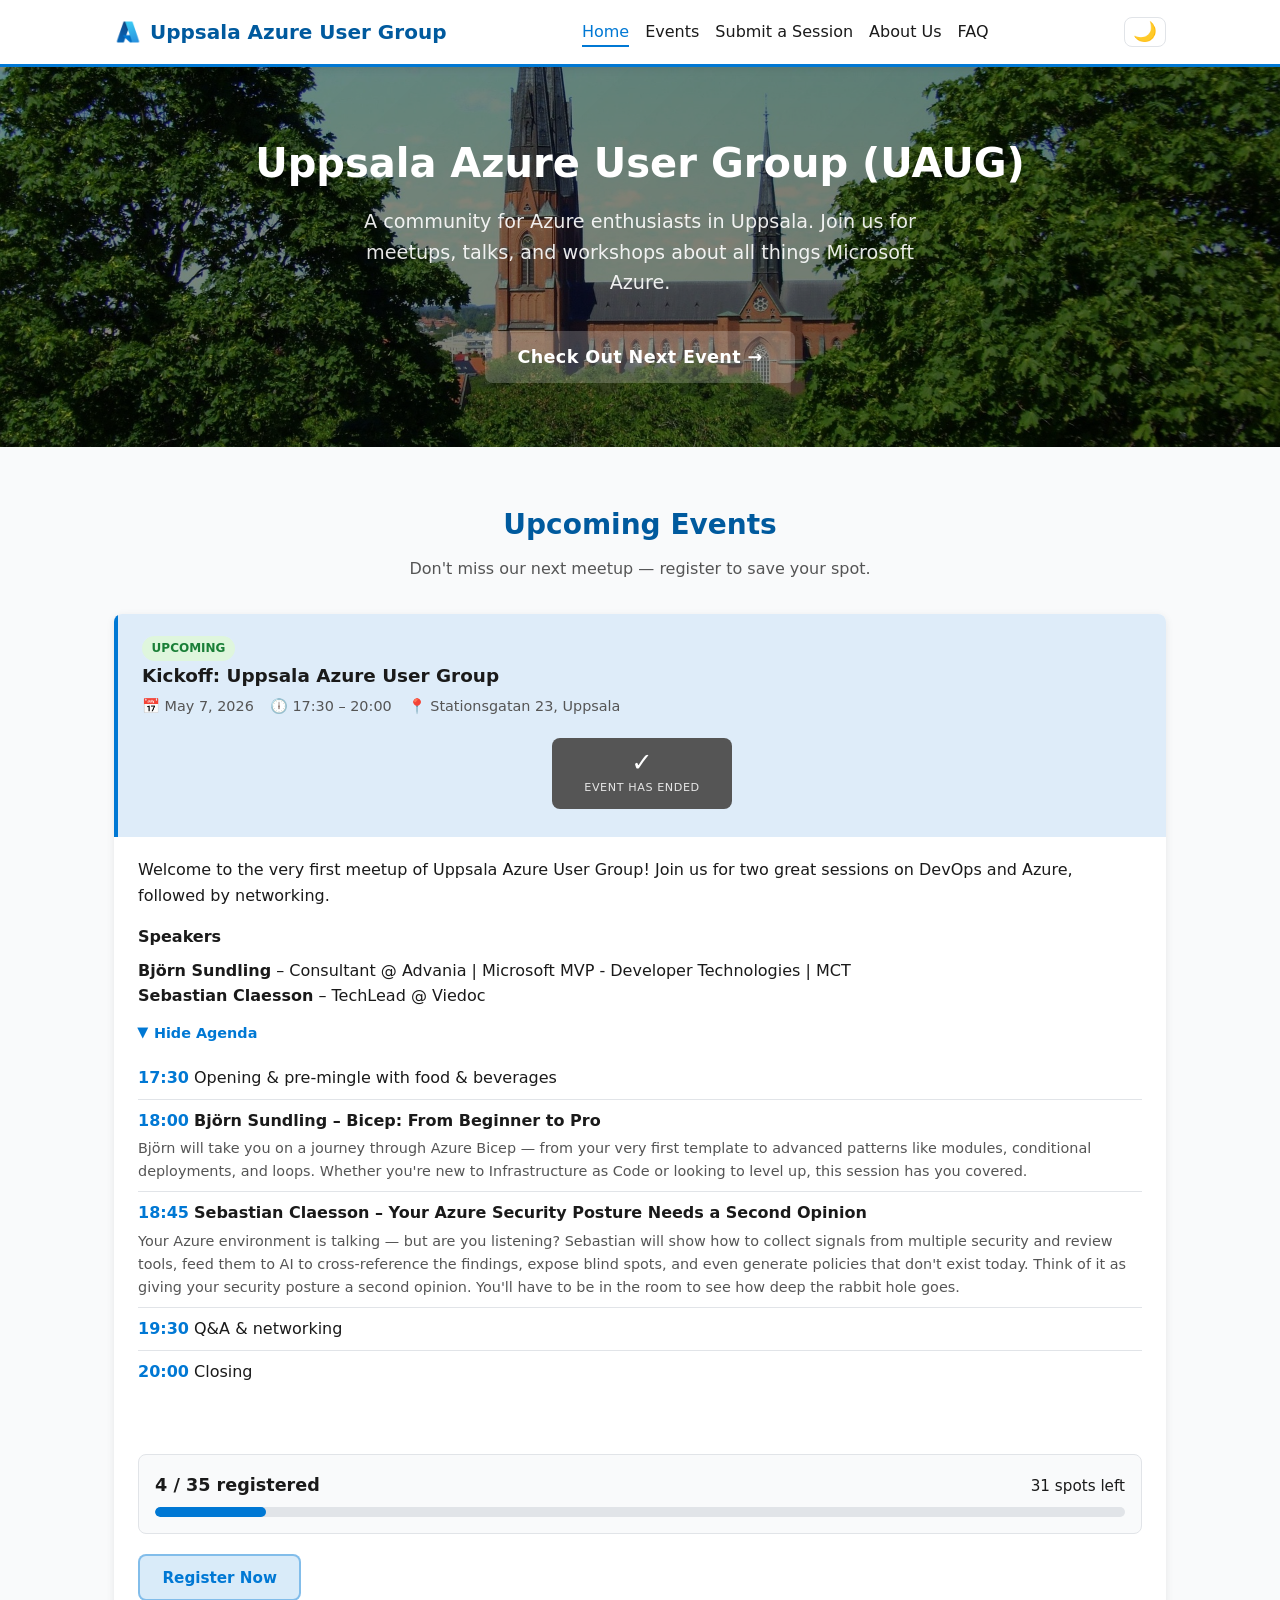
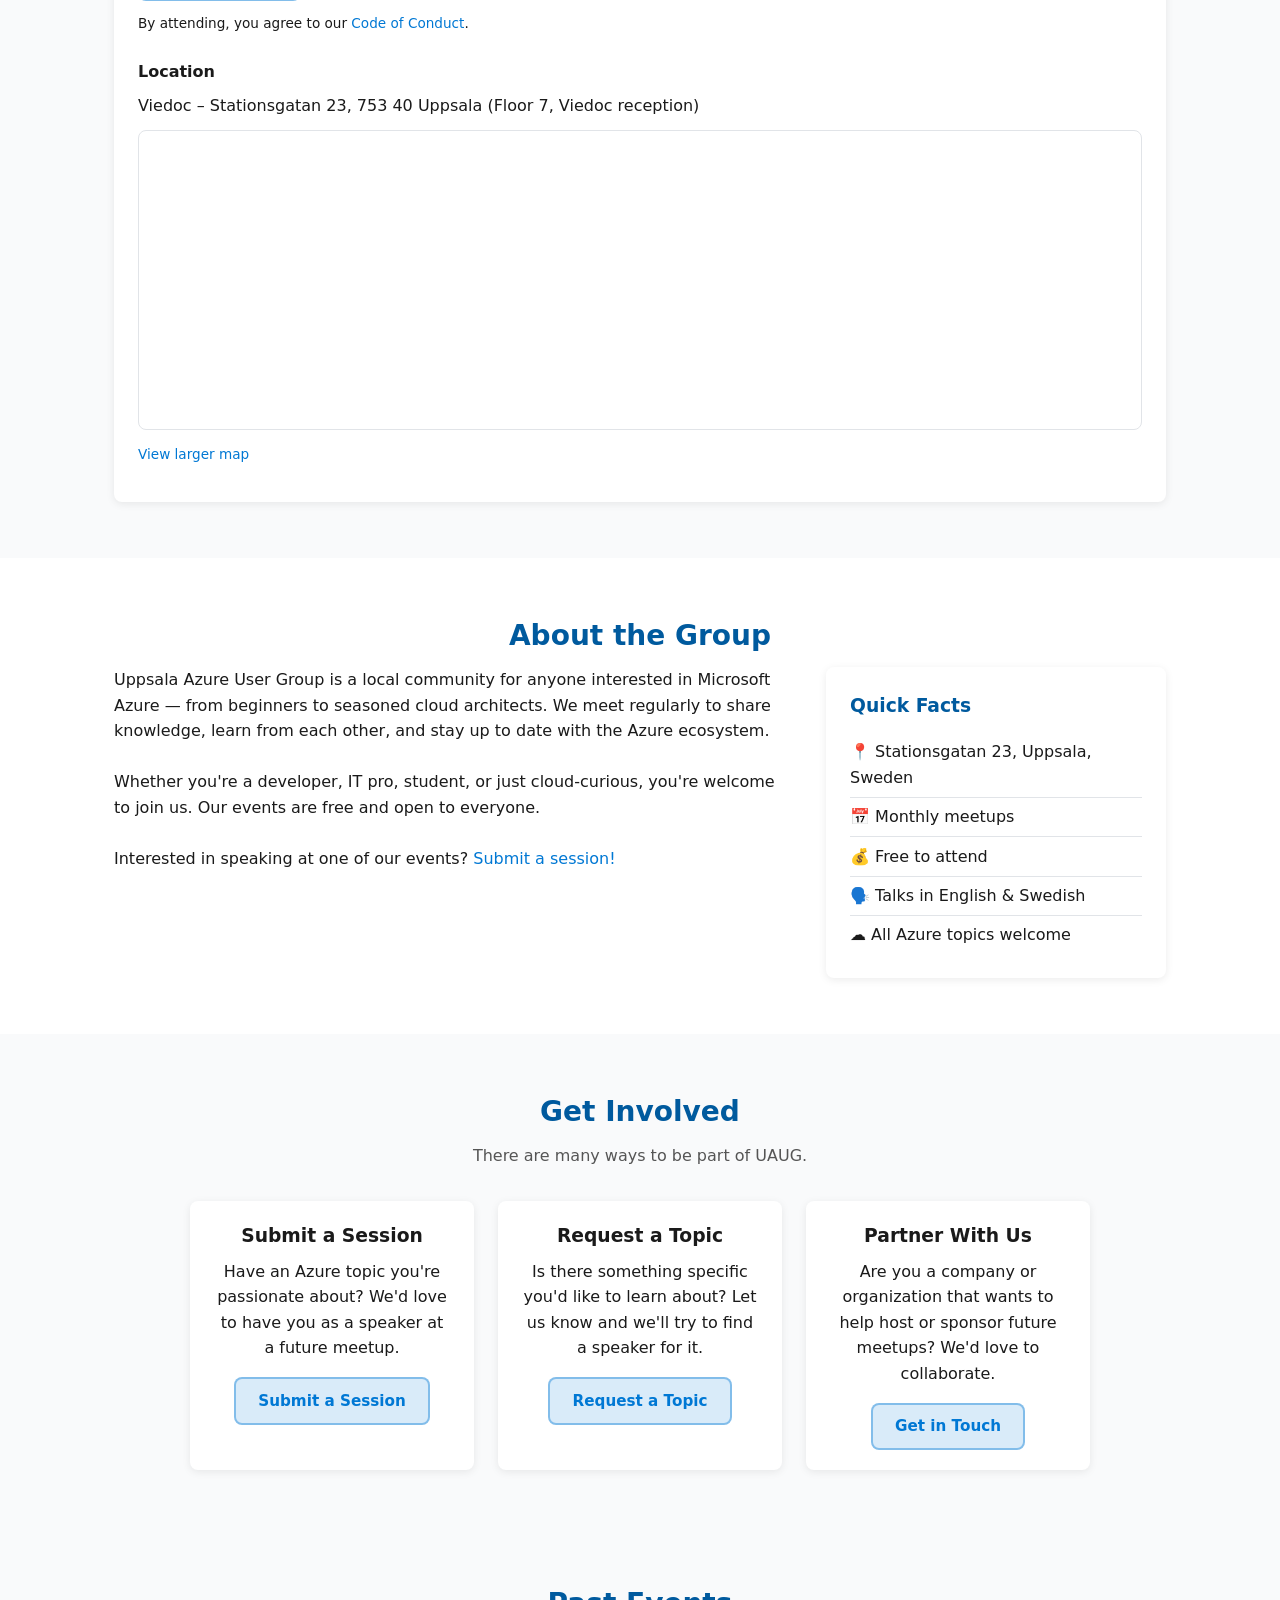
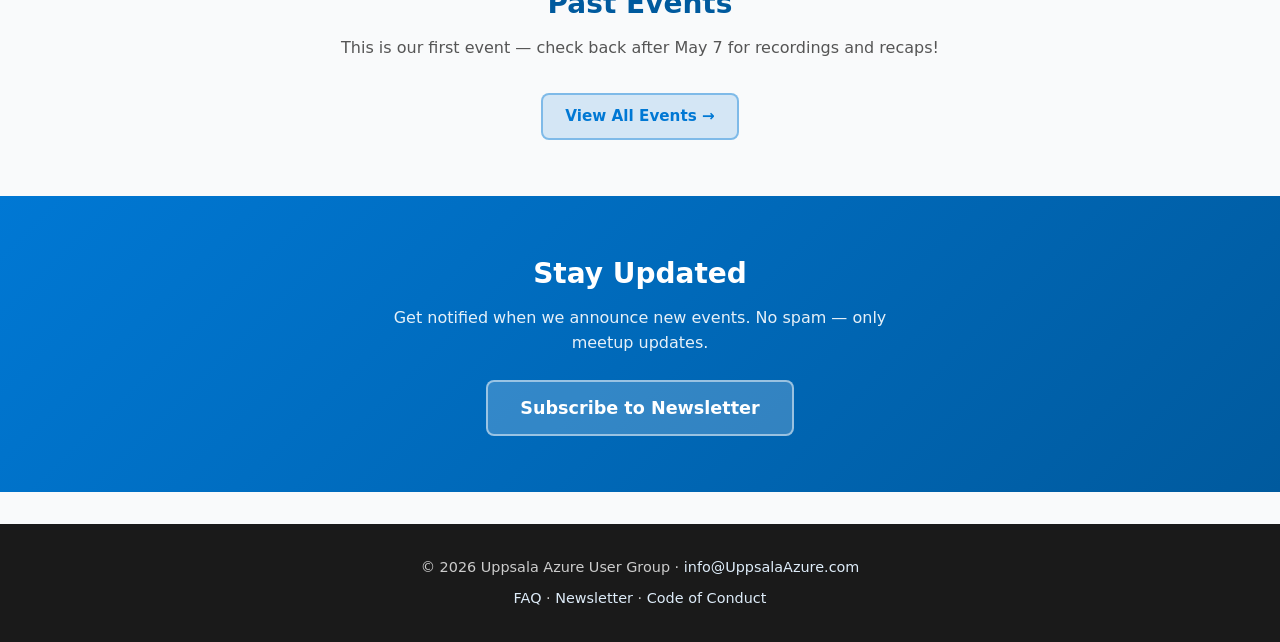
==== commit 75ab3cd7: "Update Björn's title and refresh LinkedIn post Update Björn Sundling's title to include Advania, MVP" ====
--- a/index.html
+++ b/index.html
@@ -114,7 +114,7 @@
 
             <h4 style="margin: 1rem 0 0.5rem;">Speakers</h4>
             <ul style="list-style: none; margin-bottom: 1rem;">
-              <li><strong>Björn Sundling</strong> – Microsoft MVP</li>
+              <li><strong>Björn Sundling</strong> – Consultant @ Advania | Microsoft MVP - Developer Technologies | MCT</li>
               <li><strong>Sebastian Claesson</strong> – TechLead @ Viedoc</li>
             </ul>
 
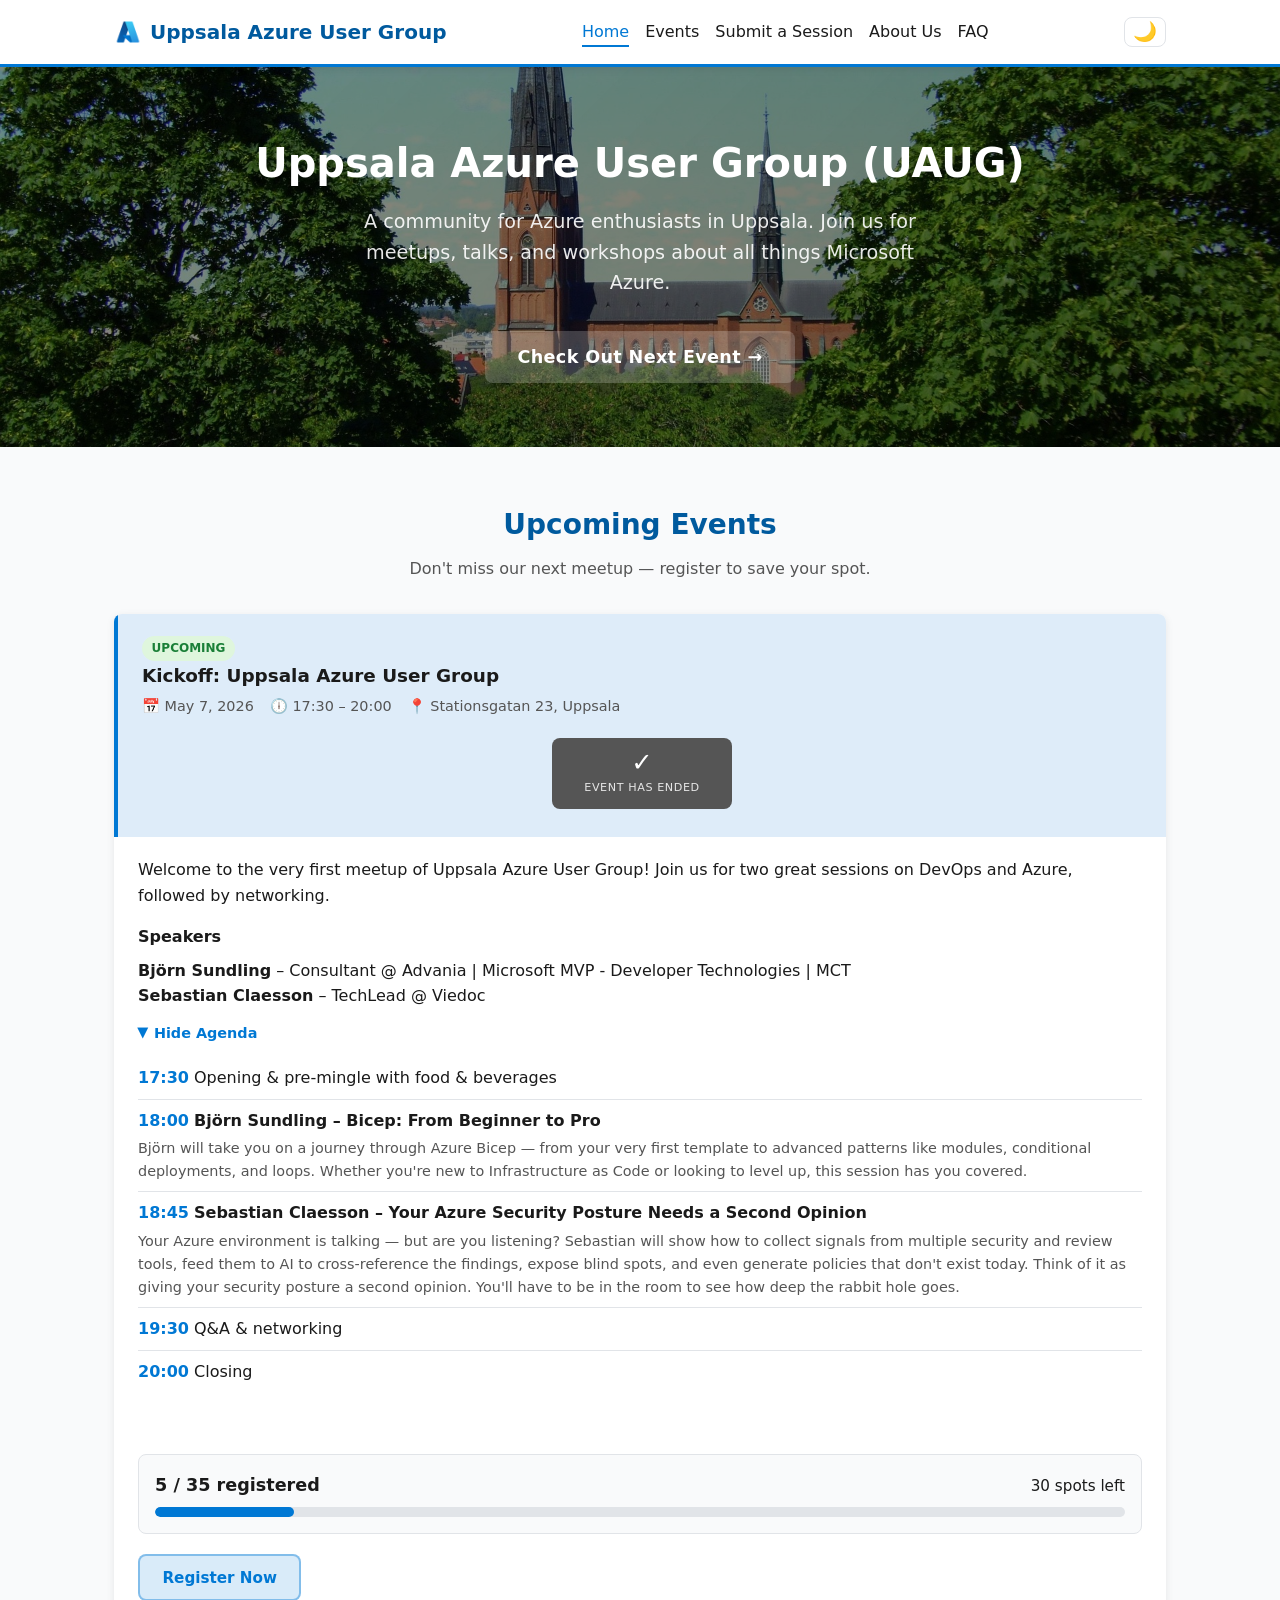
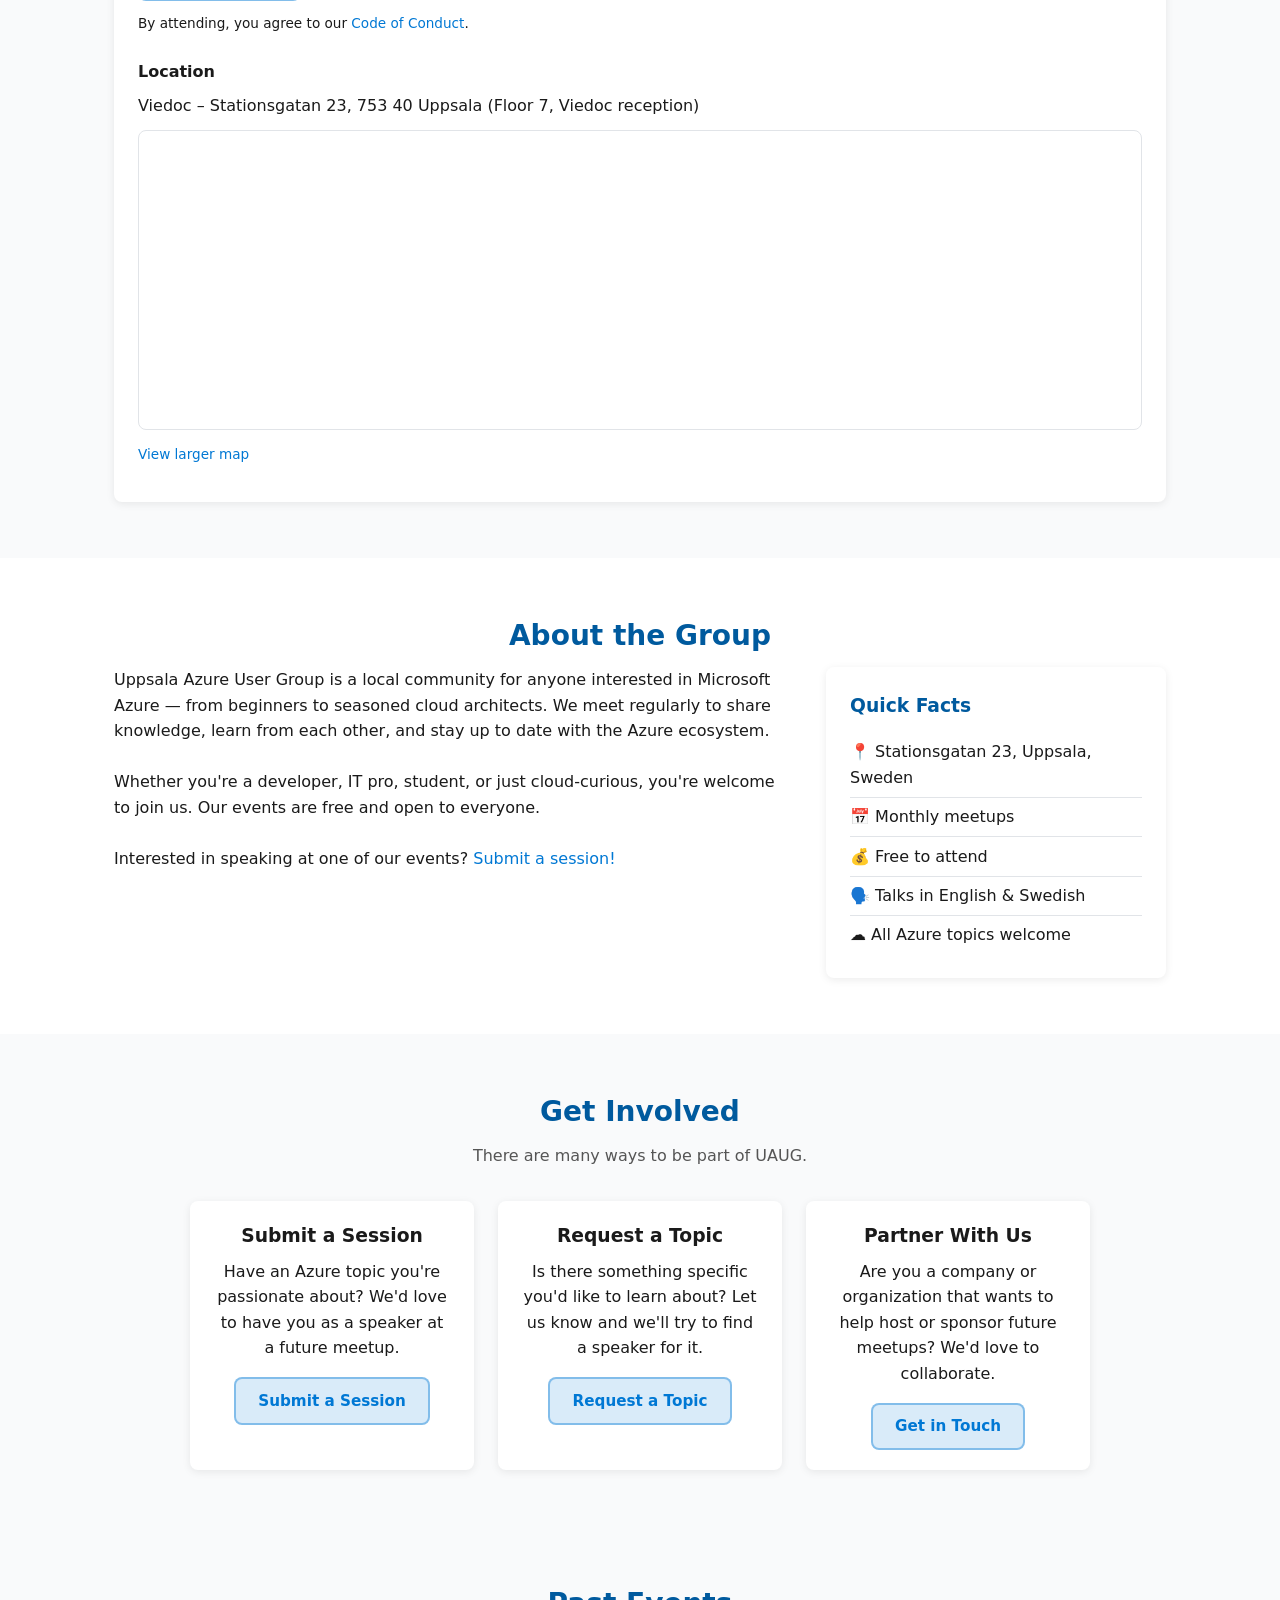
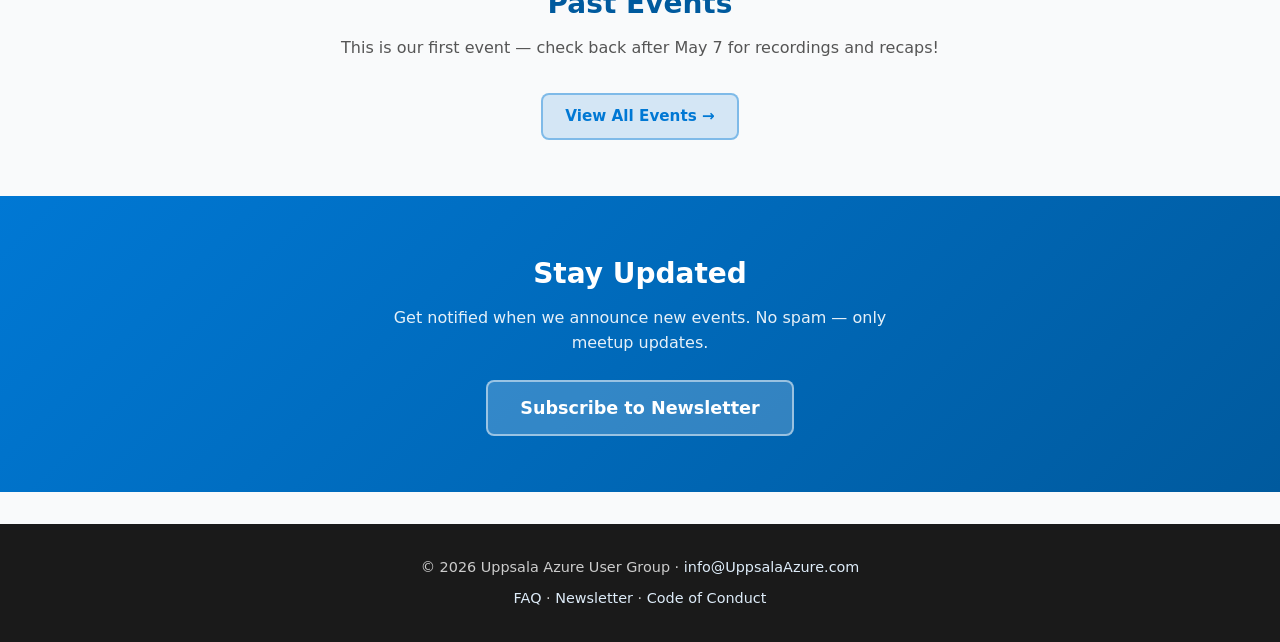
==== commit 5b5a9403: "Update registration counter, add sign-up links and Swedish LinkedIn post Bump registered count to 5," ====
--- a/index.html
+++ b/index.html
@@ -136,7 +136,7 @@
             </div>
             <br />
             <!-- Registration counter: update data-registered when checking Tally -->
-            <div class="reg-counter" data-registered="4" data-capacity="35">
+            <div class="reg-counter" data-registered="5" data-capacity="35">
               <div class="reg-counter-label">
                 <strong><span class="reg-count">0</span> / 35 registered</strong>
                 <span class="reg-spots">35 spots left</span>
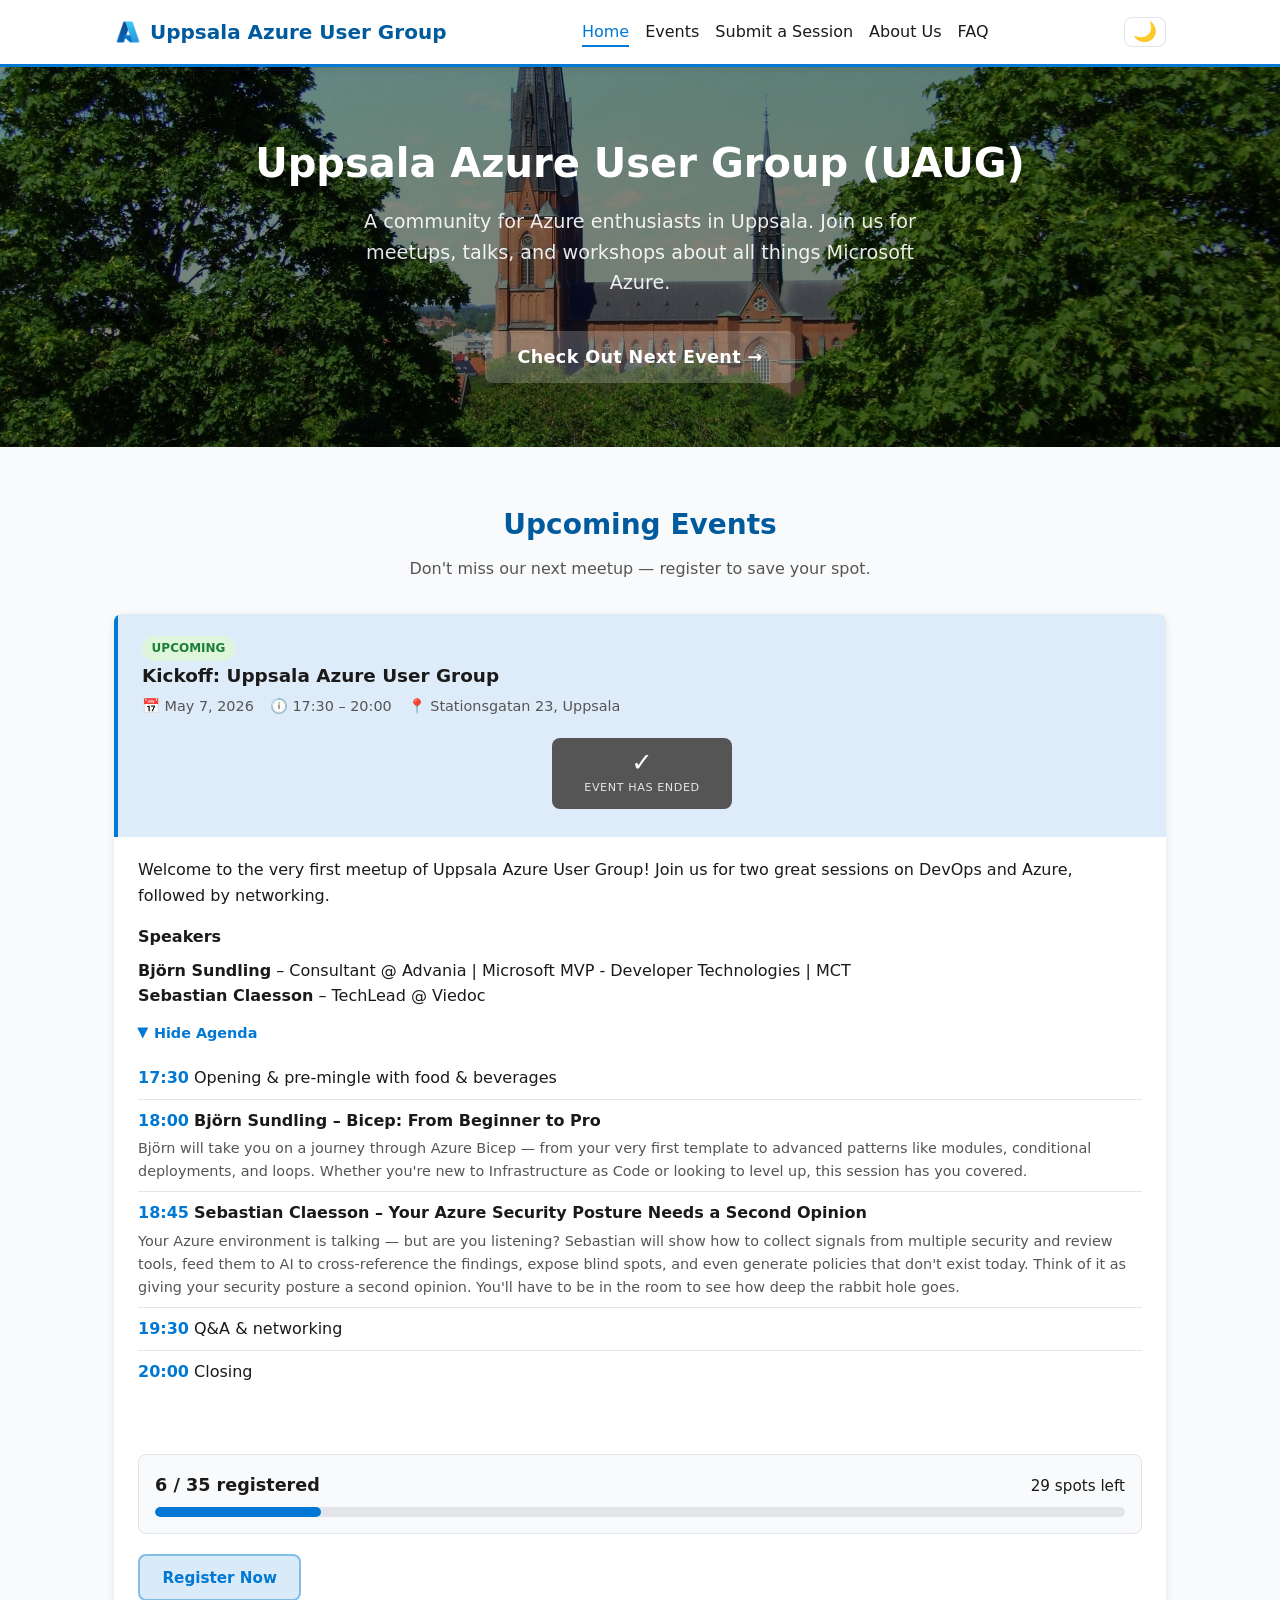
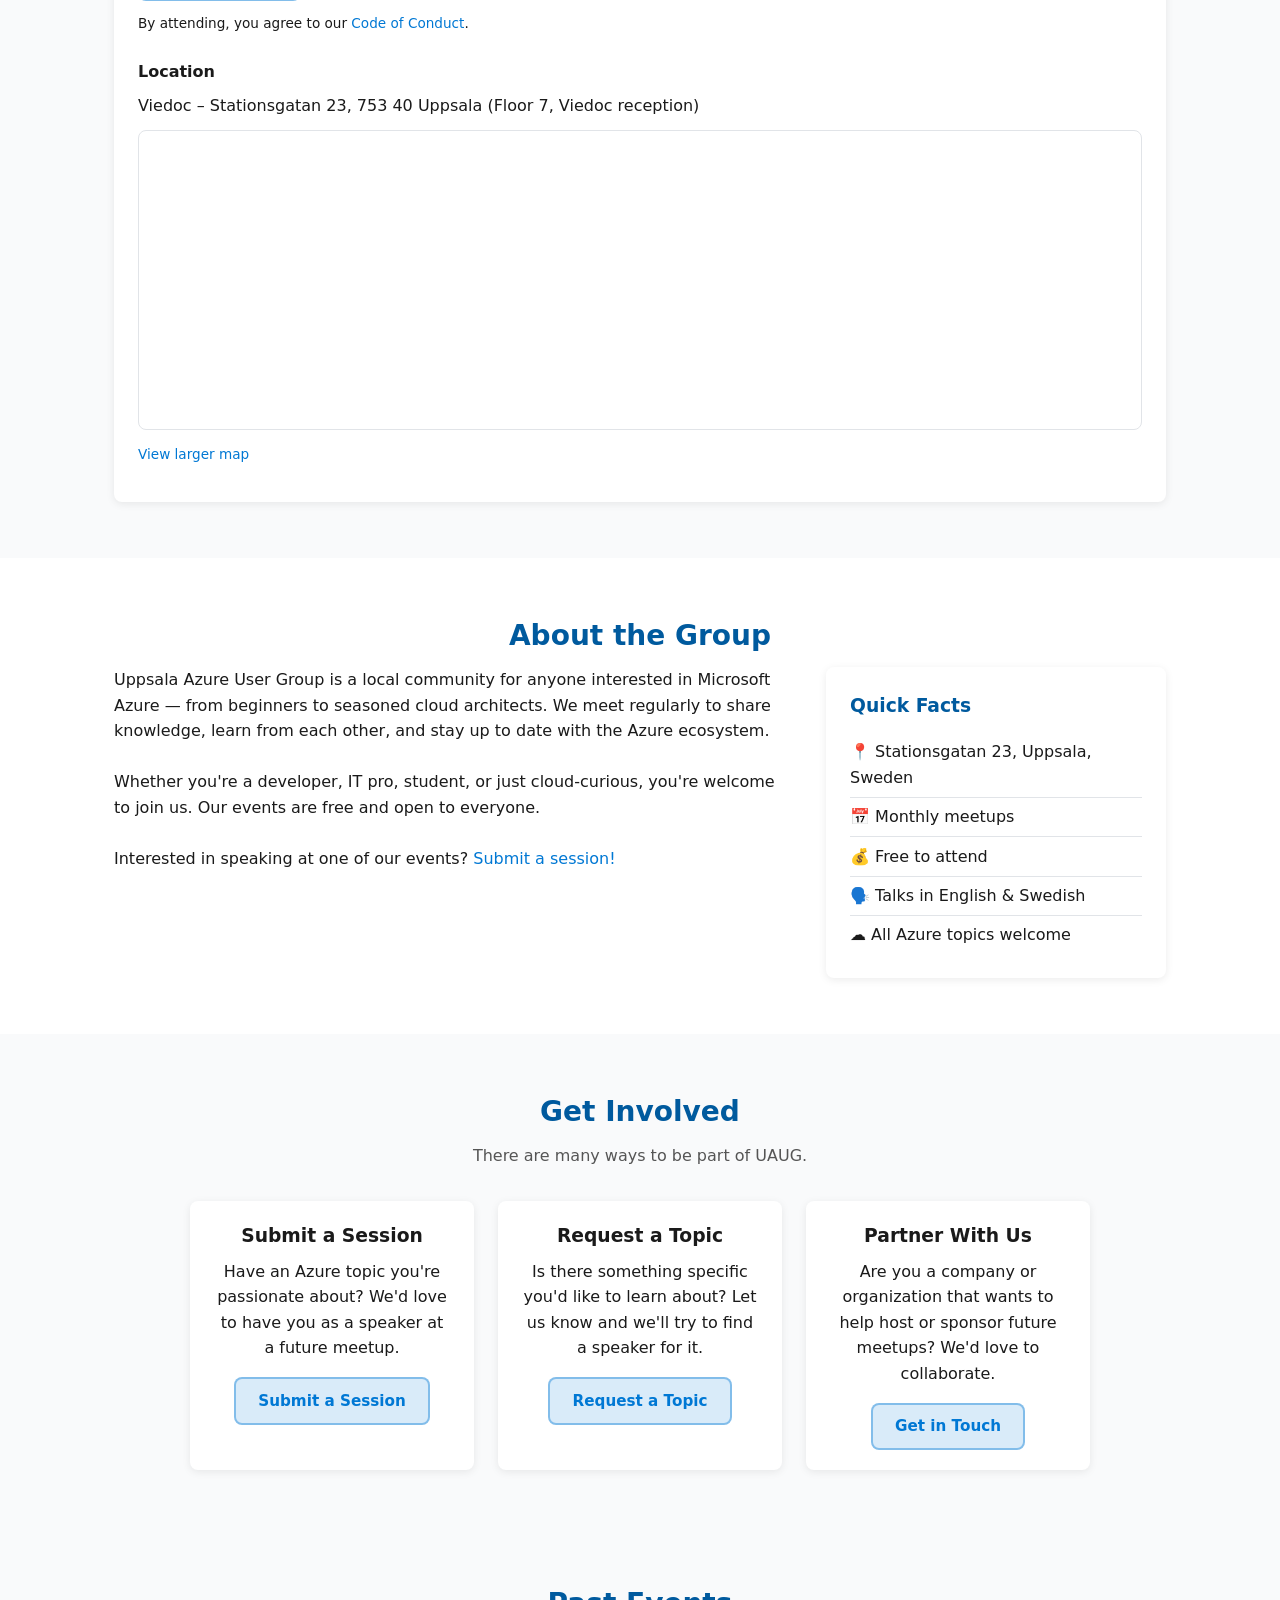
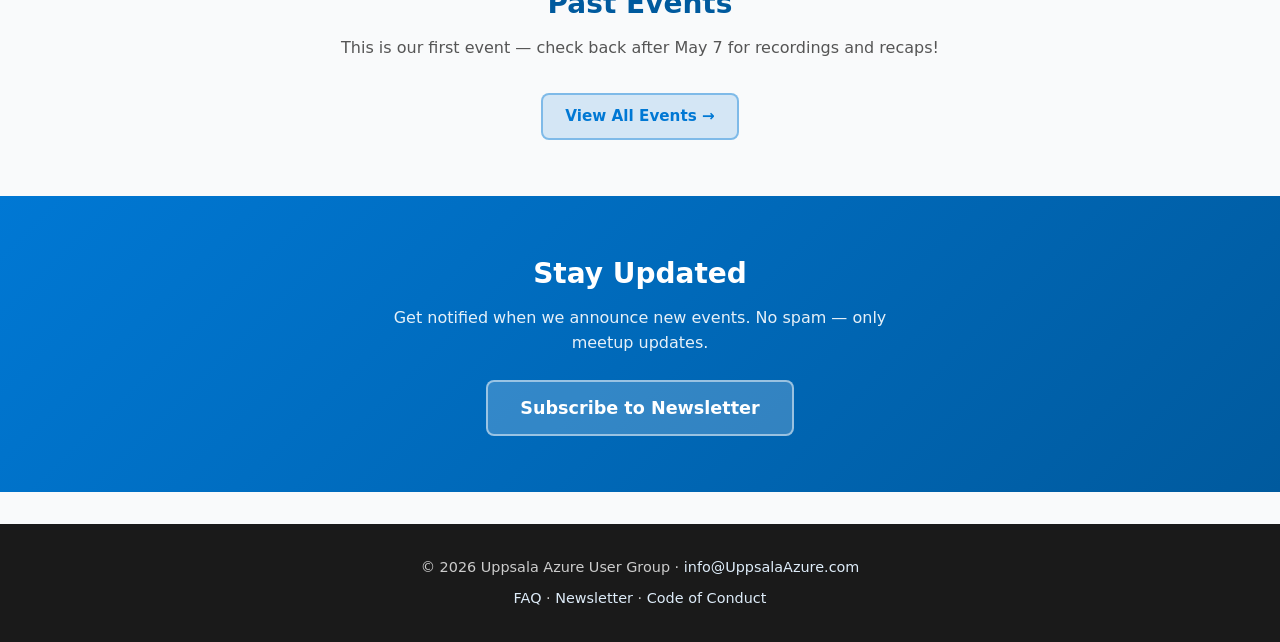
==== commit eed4e87d: "Bump registration counter to 6 Co-Authored-By: Claude Opus 4.6 (1M context) <noreply@anthropic.com>" ====
--- a/index.html
+++ b/index.html
@@ -136,7 +136,7 @@
             </div>
             <br />
             <!-- Registration counter: update data-registered when checking Tally -->
-            <div class="reg-counter" data-registered="5" data-capacity="35">
+            <div class="reg-counter" data-registered="6" data-capacity="35">
               <div class="reg-counter-label">
                 <strong><span class="reg-count">0</span> / 35 registered</strong>
                 <span class="reg-spots">35 spots left</span>
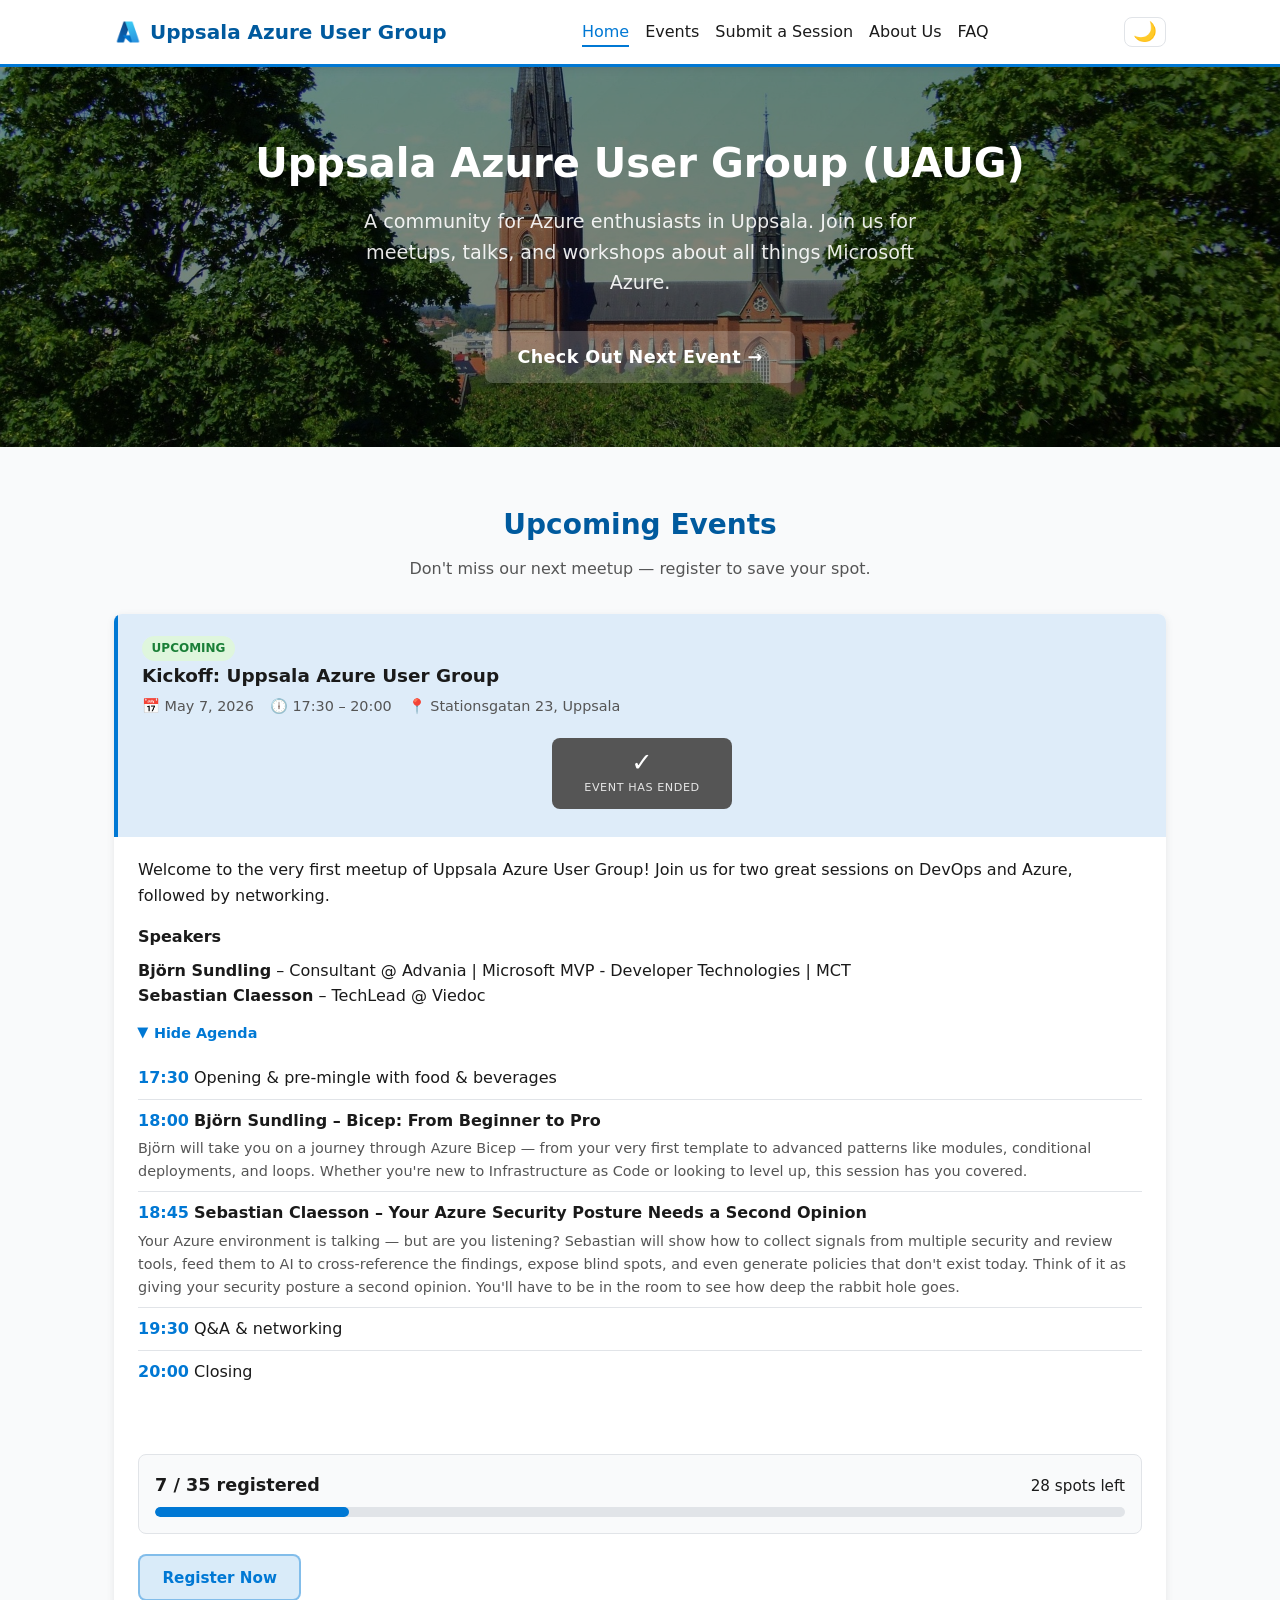
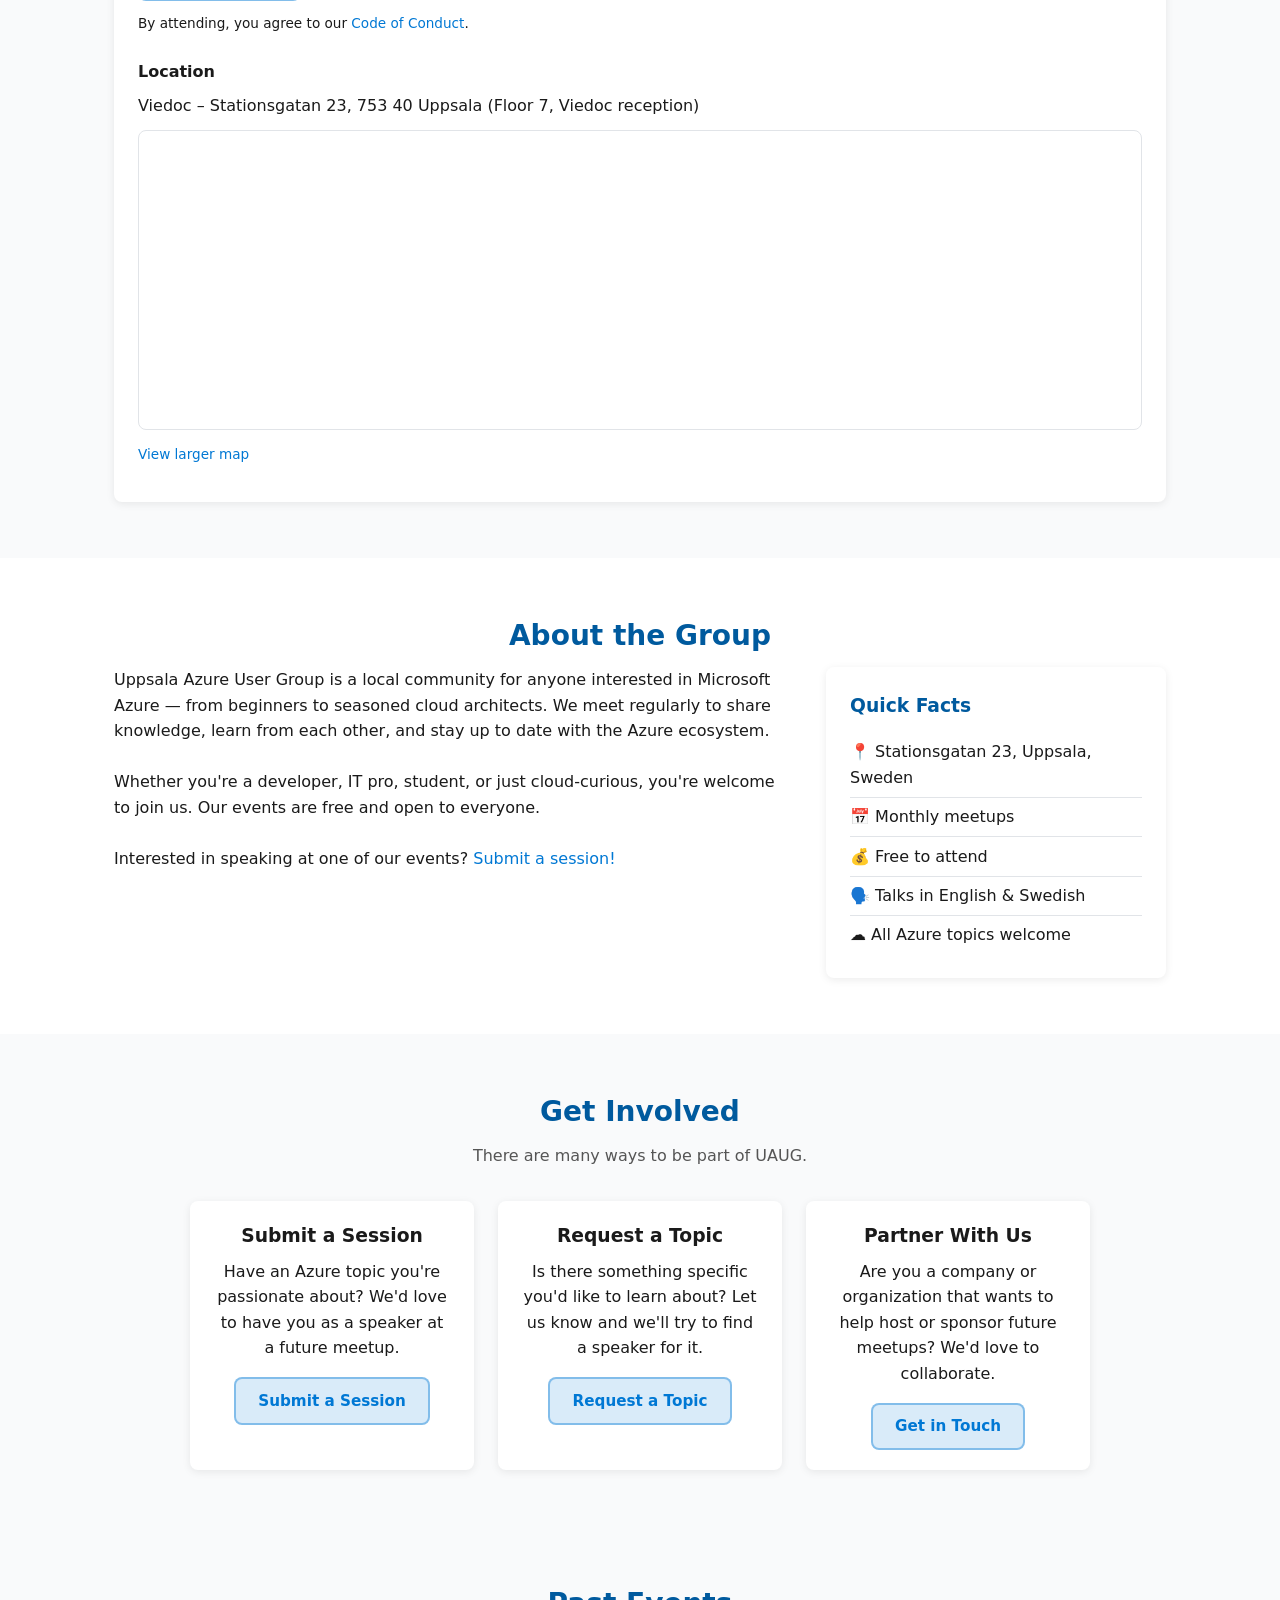
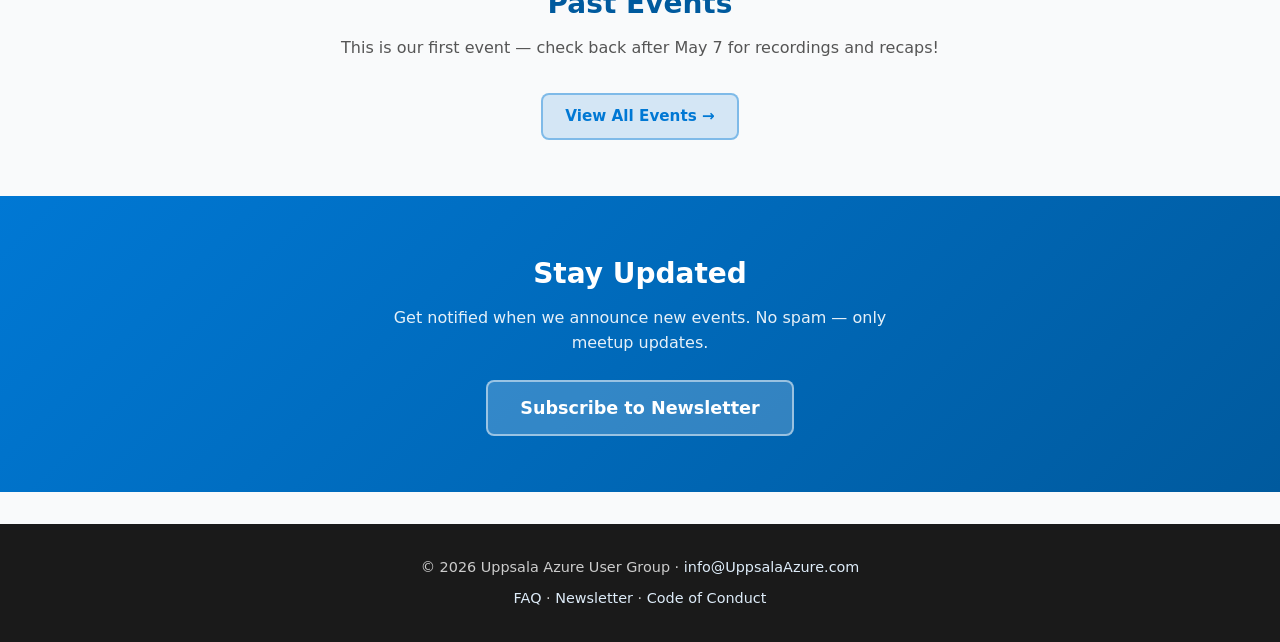
==== commit 1d4aaec3: "Bump registration counter to 7 Co-Authored-By: Claude Opus 4.6 (1M context) <noreply@anthropic.com>" ====
--- a/index.html
+++ b/index.html
@@ -136,7 +136,7 @@
             </div>
             <br />
             <!-- Registration counter: update data-registered when checking Tally -->
-            <div class="reg-counter" data-registered="6" data-capacity="35">
+            <div class="reg-counter" data-registered="7" data-capacity="35">
               <div class="reg-counter-label">
                 <strong><span class="reg-count">0</span> / 35 registered</strong>
                 <span class="reg-spots">35 spots left</span>
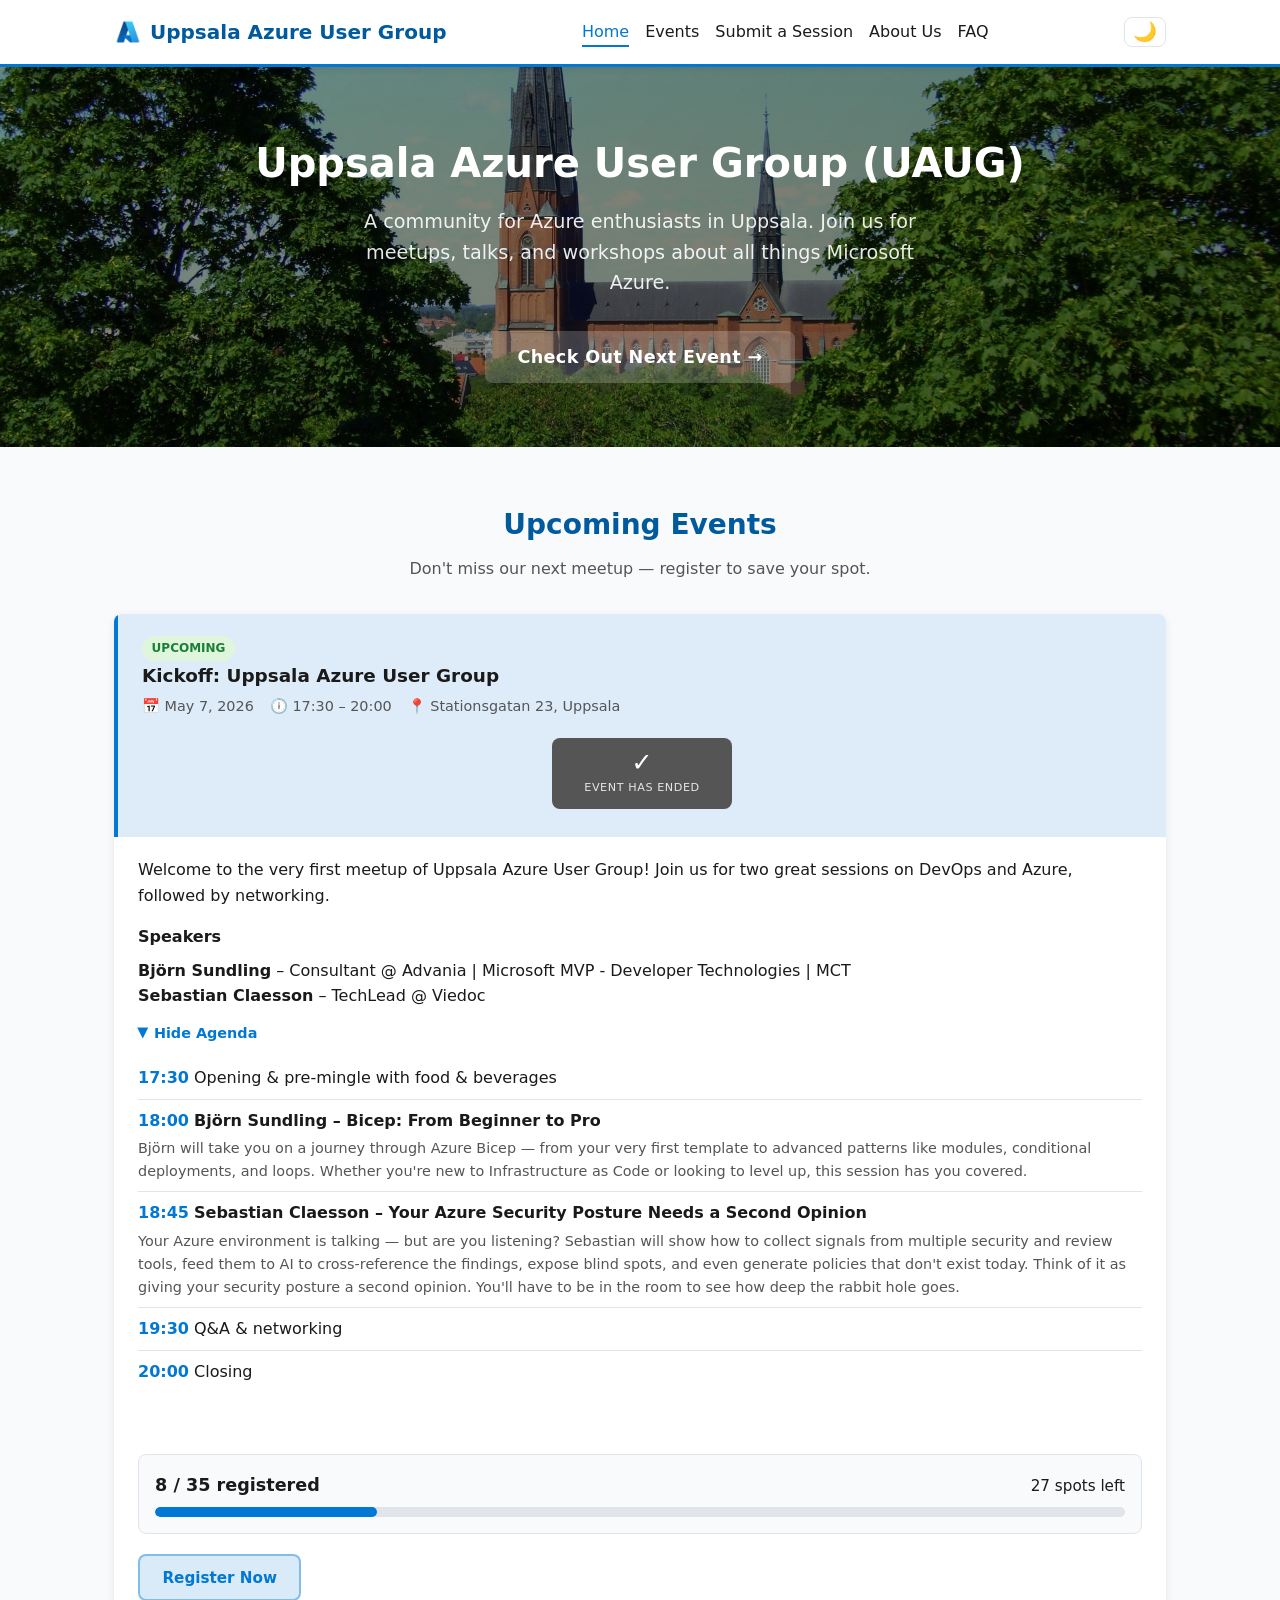
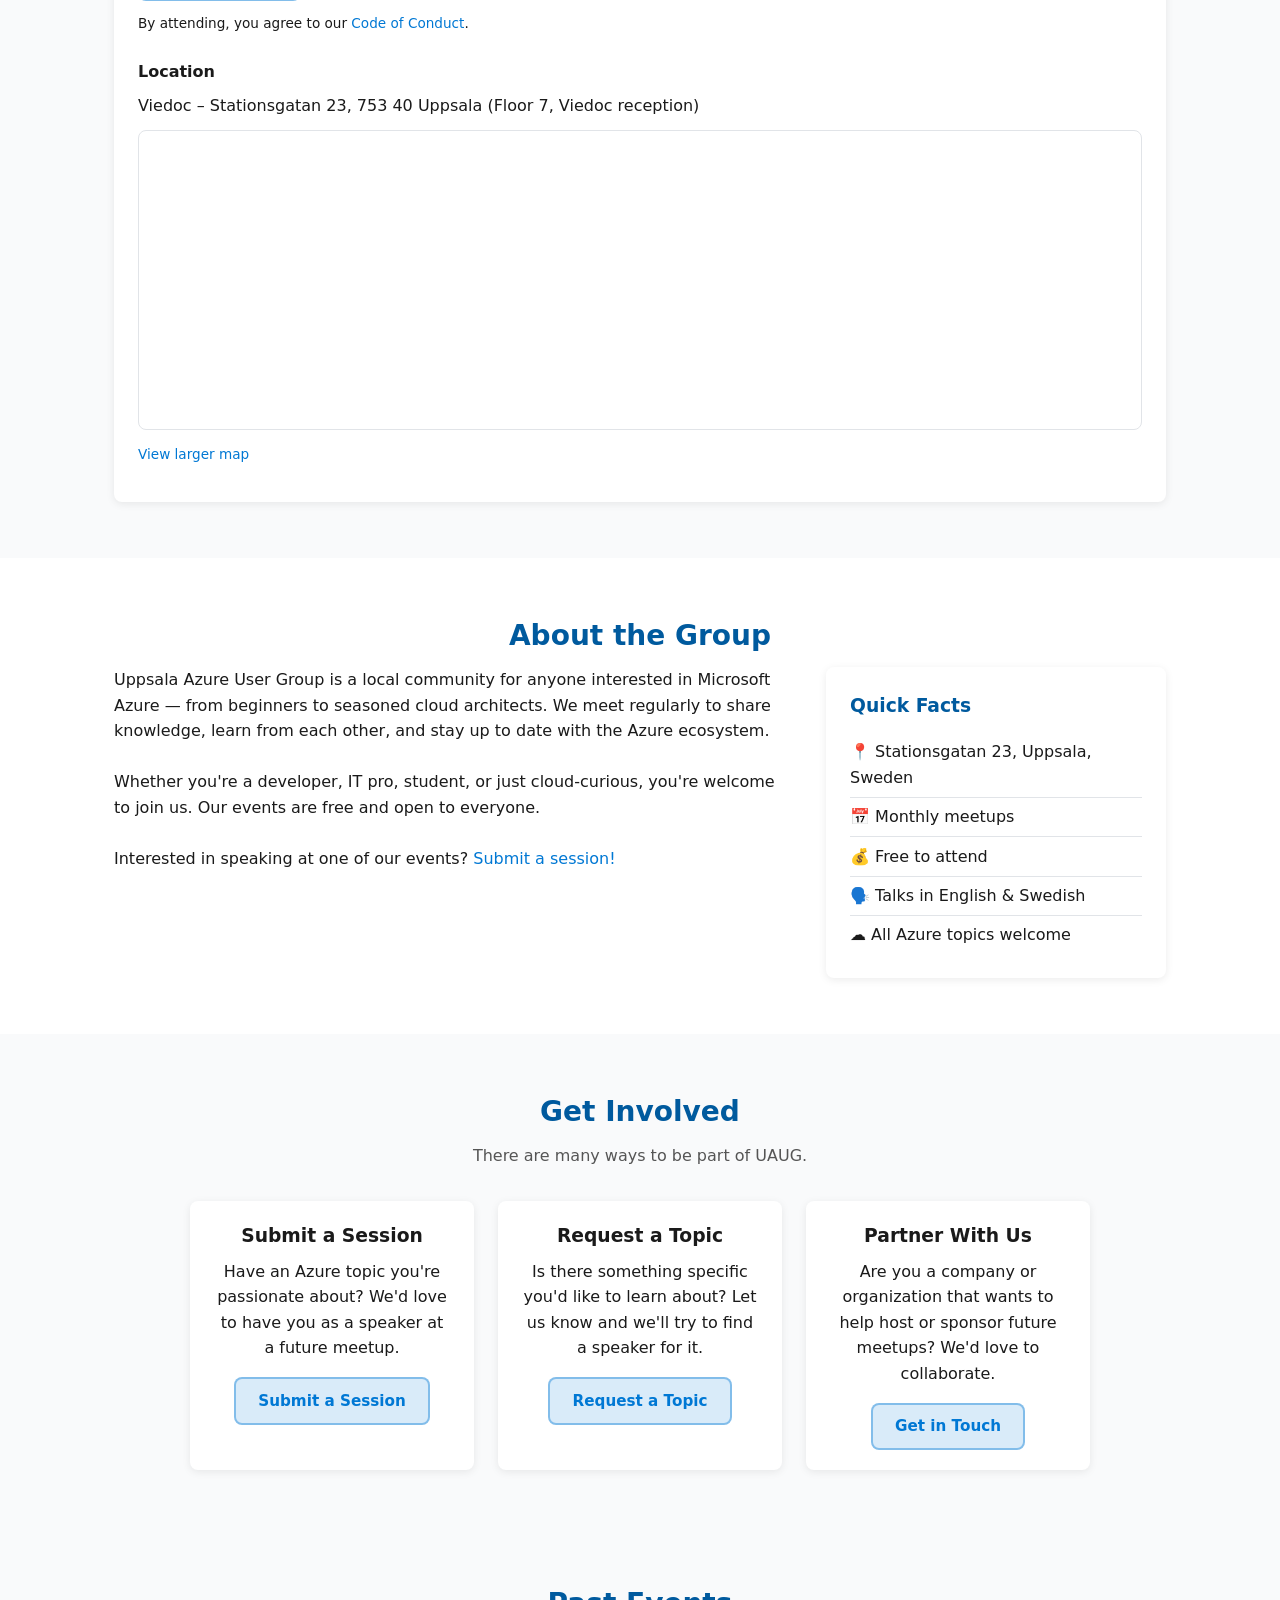
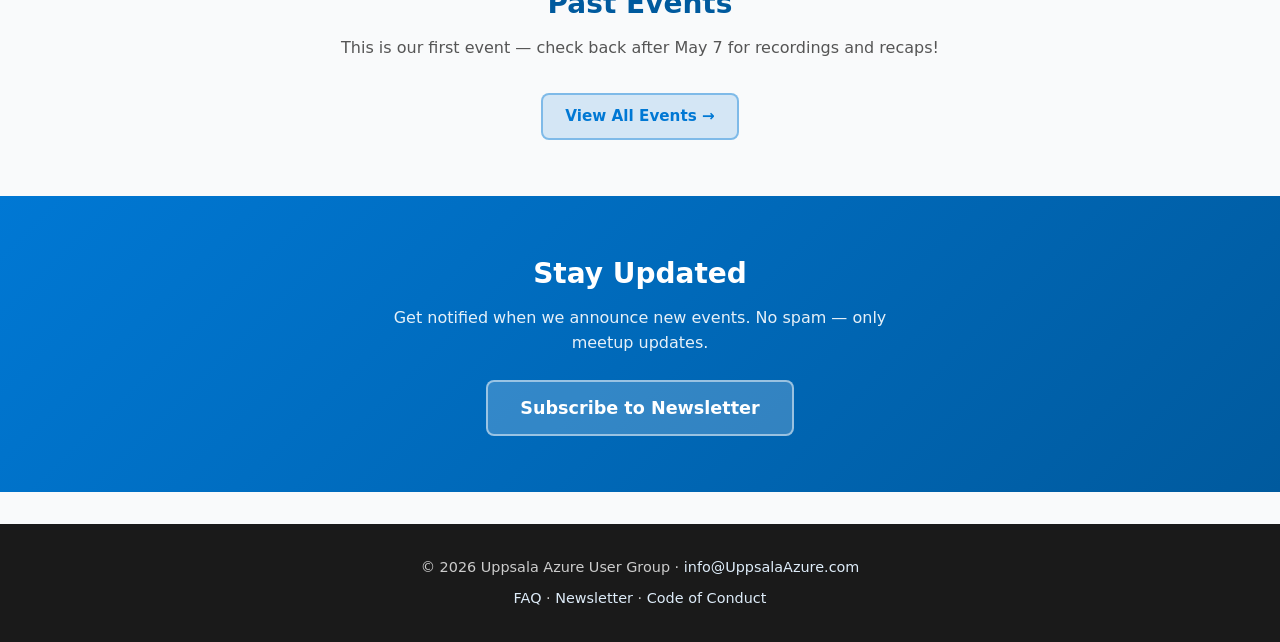
==== commit 192522b8: "Bump registration counter to 8 Co-Authored-By: Claude Opus 4.6 (1M context) <noreply@anthropic.com>" ====
--- a/index.html
+++ b/index.html
@@ -136,7 +136,7 @@
             </div>
             <br />
             <!-- Registration counter: update data-registered when checking Tally -->
-            <div class="reg-counter" data-registered="7" data-capacity="35">
+            <div class="reg-counter" data-registered="8" data-capacity="35">
               <div class="reg-counter-label">
                 <strong><span class="reg-count">0</span> / 35 registered</strong>
                 <span class="reg-spots">35 spots left</span>
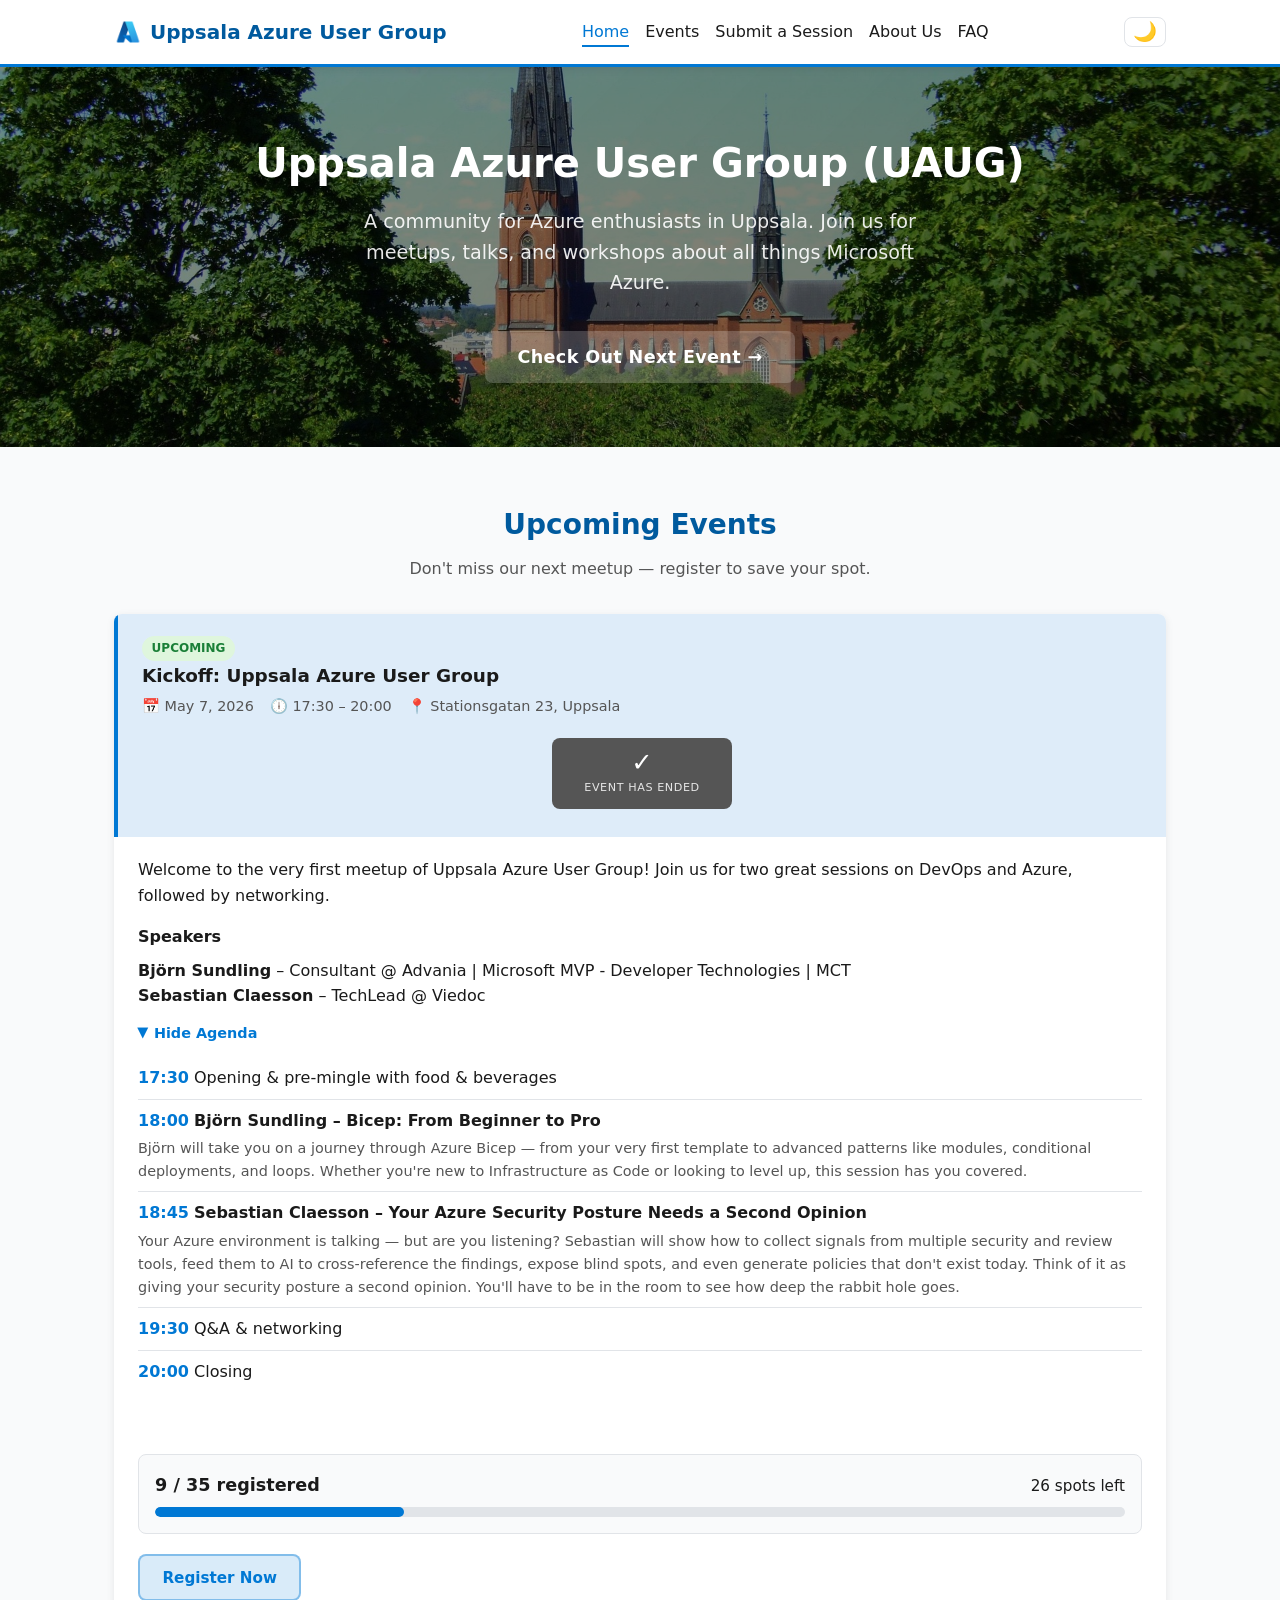
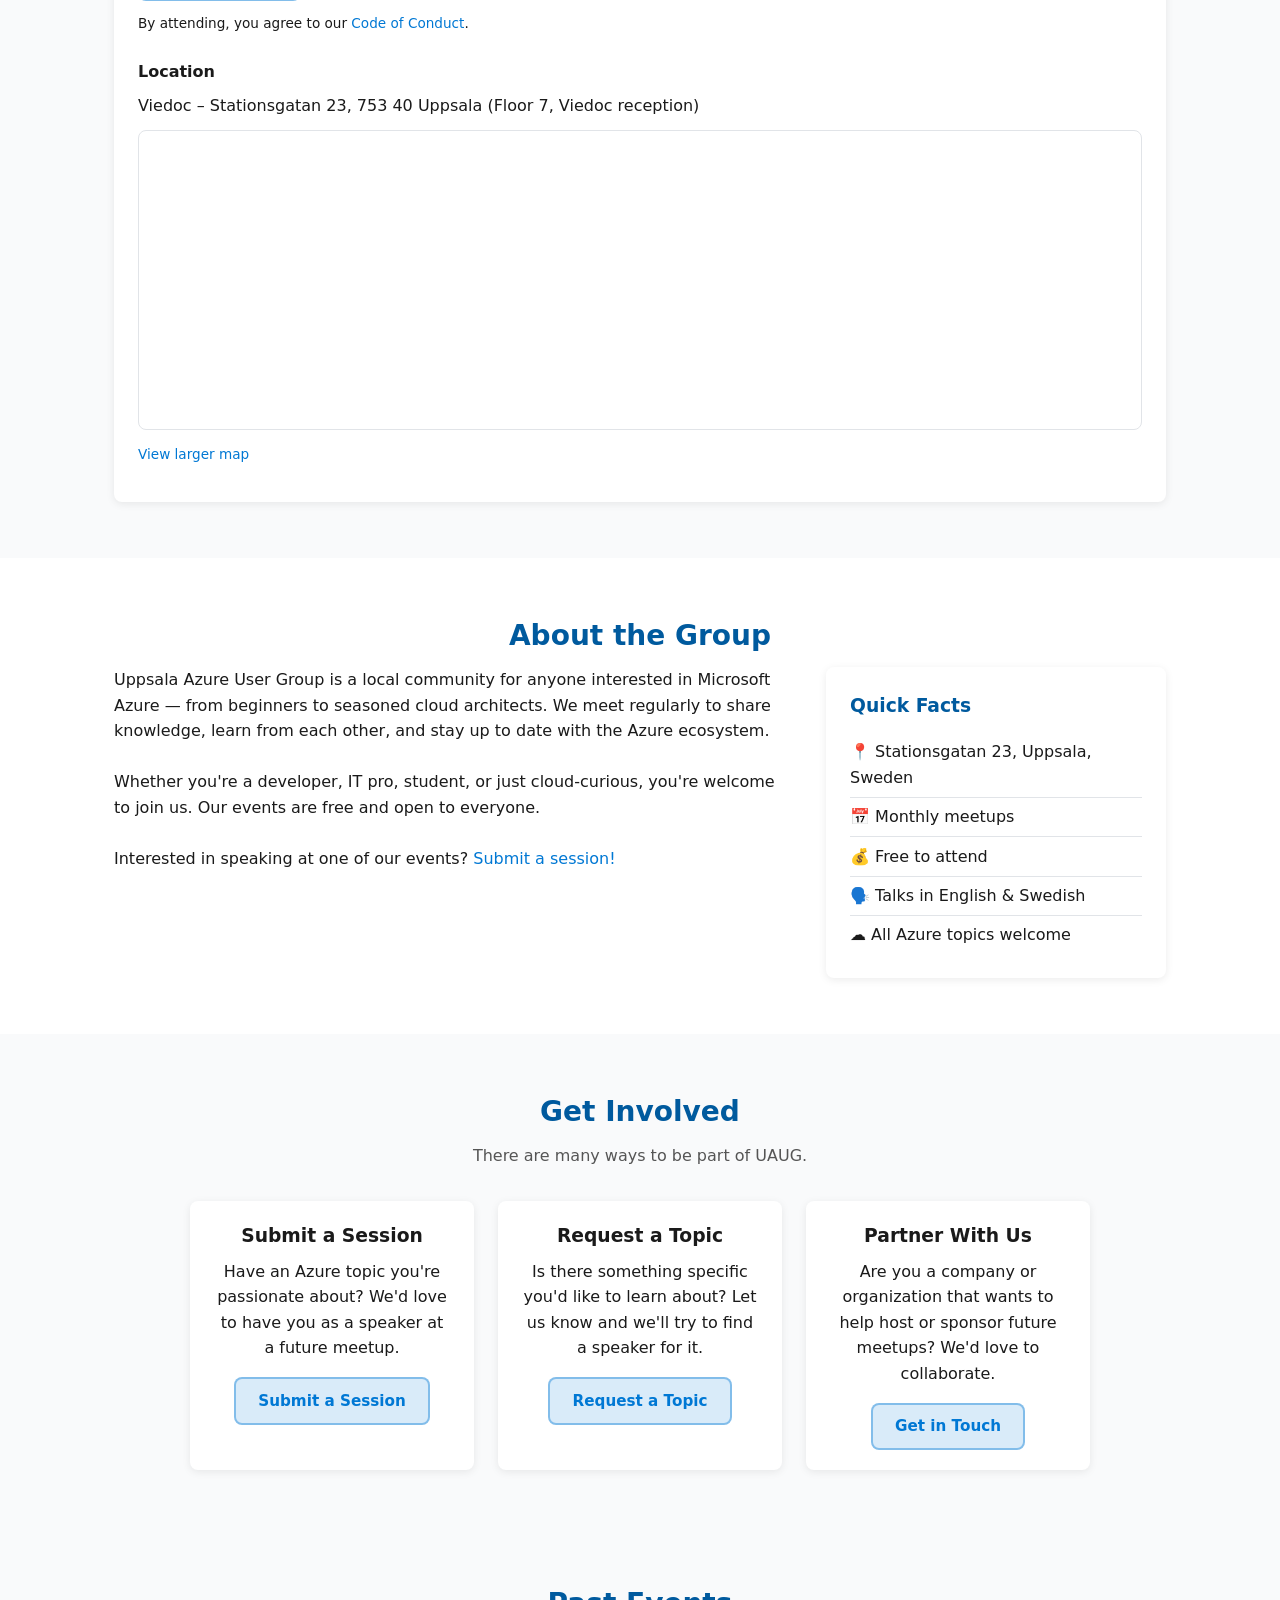
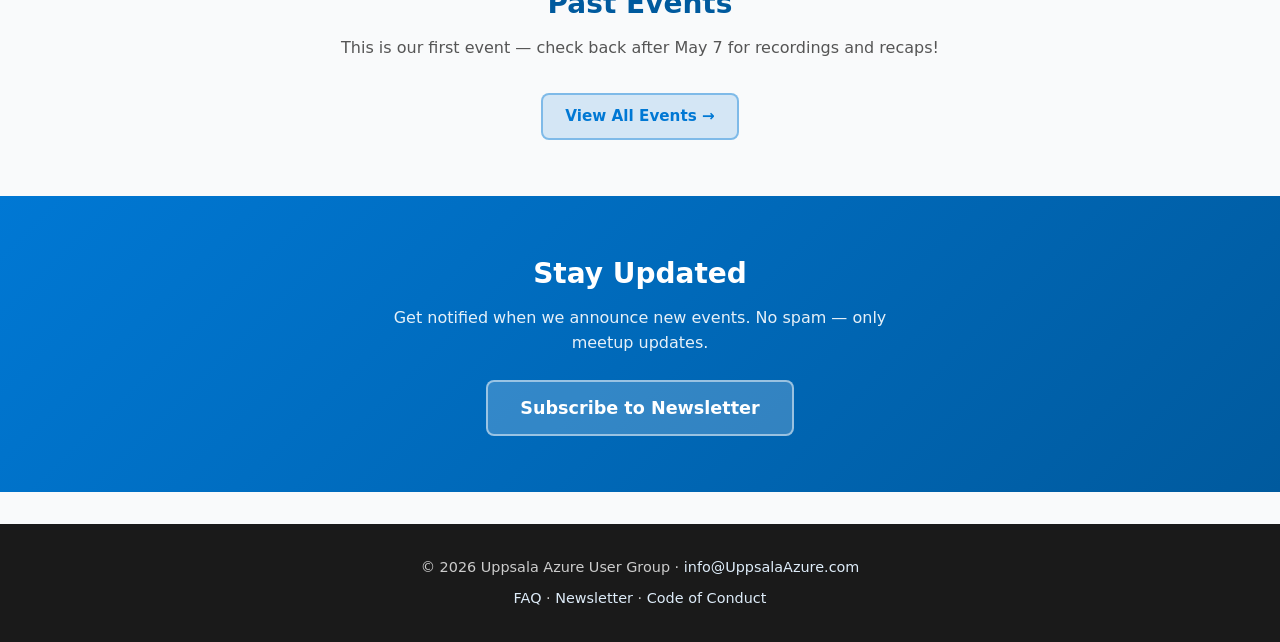
==== commit f7ea0437: "Bump registration counter to 9 Co-Authored-By: Claude Opus 4.6 (1M context) <noreply@anthropic.com>" ====
--- a/index.html
+++ b/index.html
@@ -136,7 +136,7 @@
             </div>
             <br />
             <!-- Registration counter: update data-registered when checking Tally -->
-            <div class="reg-counter" data-registered="8" data-capacity="35">
+            <div class="reg-counter" data-registered="9" data-capacity="35">
               <div class="reg-counter-label">
                 <strong><span class="reg-count">0</span> / 35 registered</strong>
                 <span class="reg-spots">35 spots left</span>
